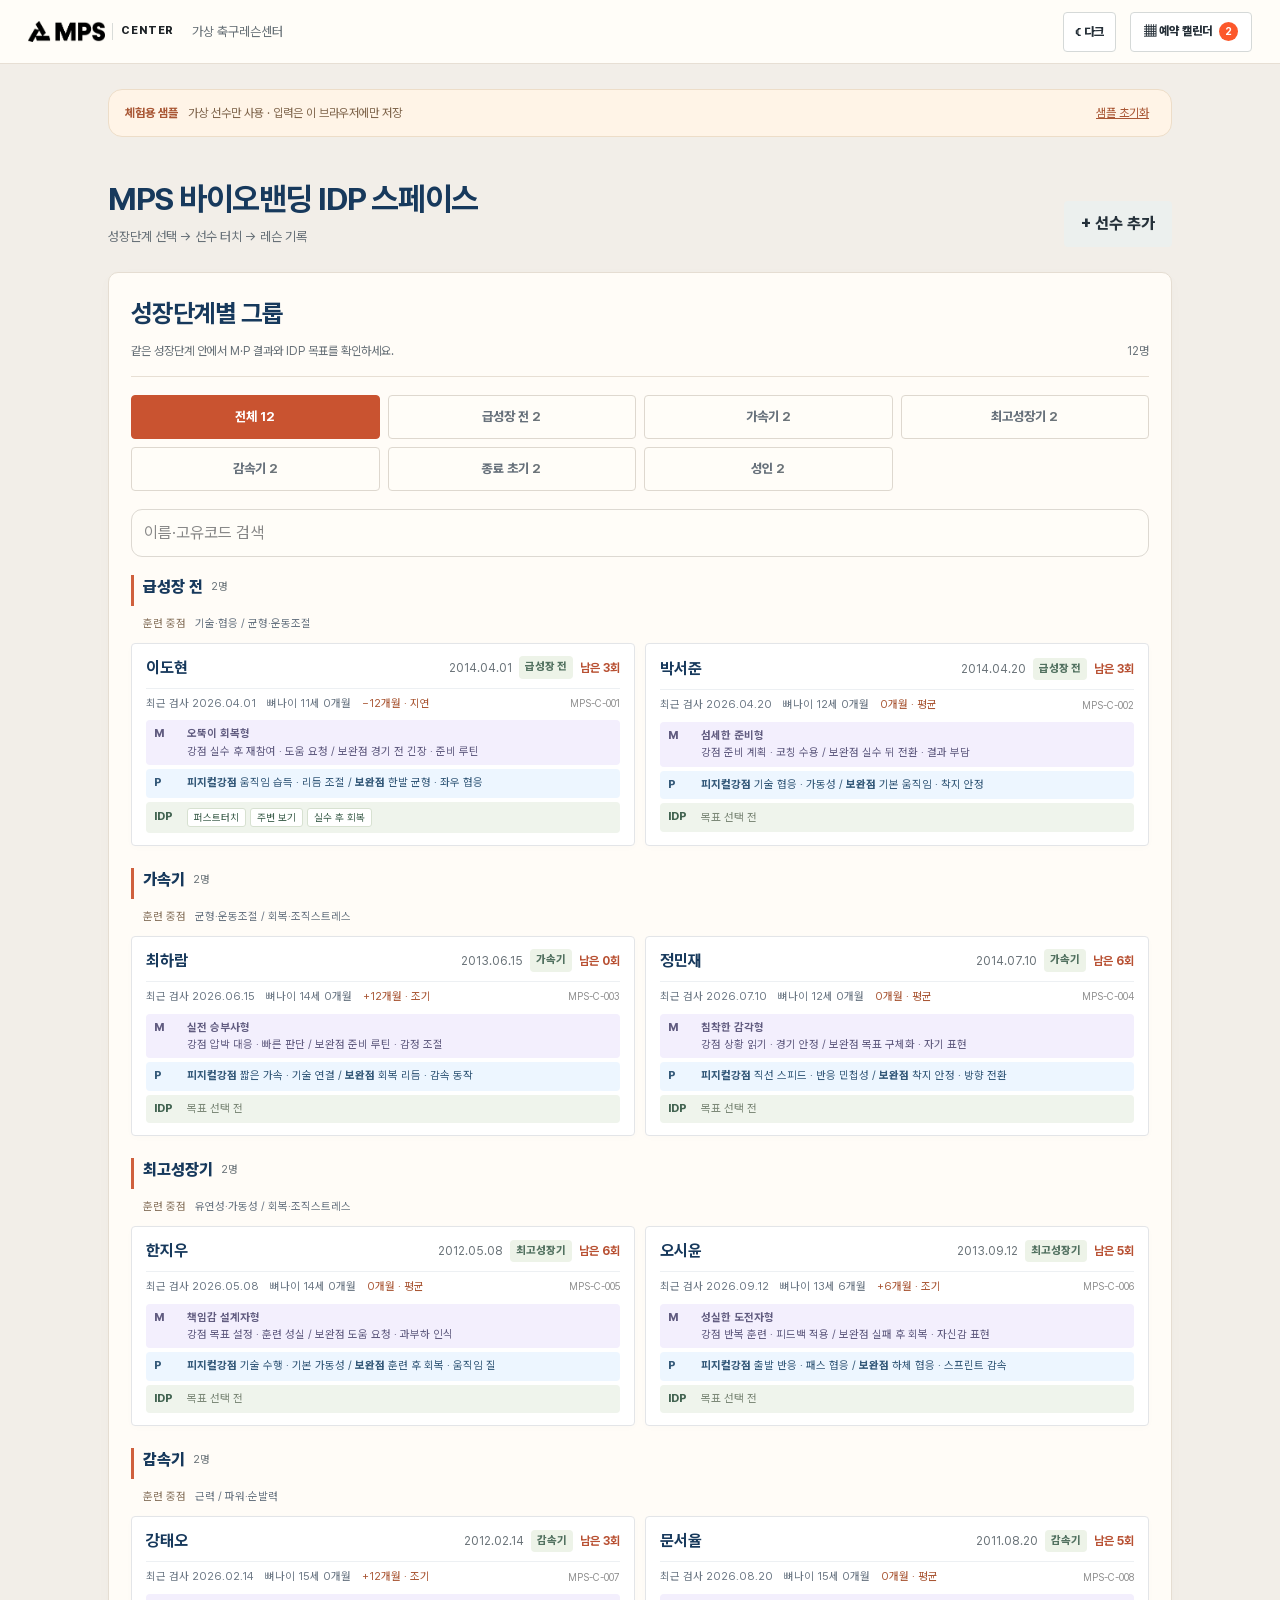
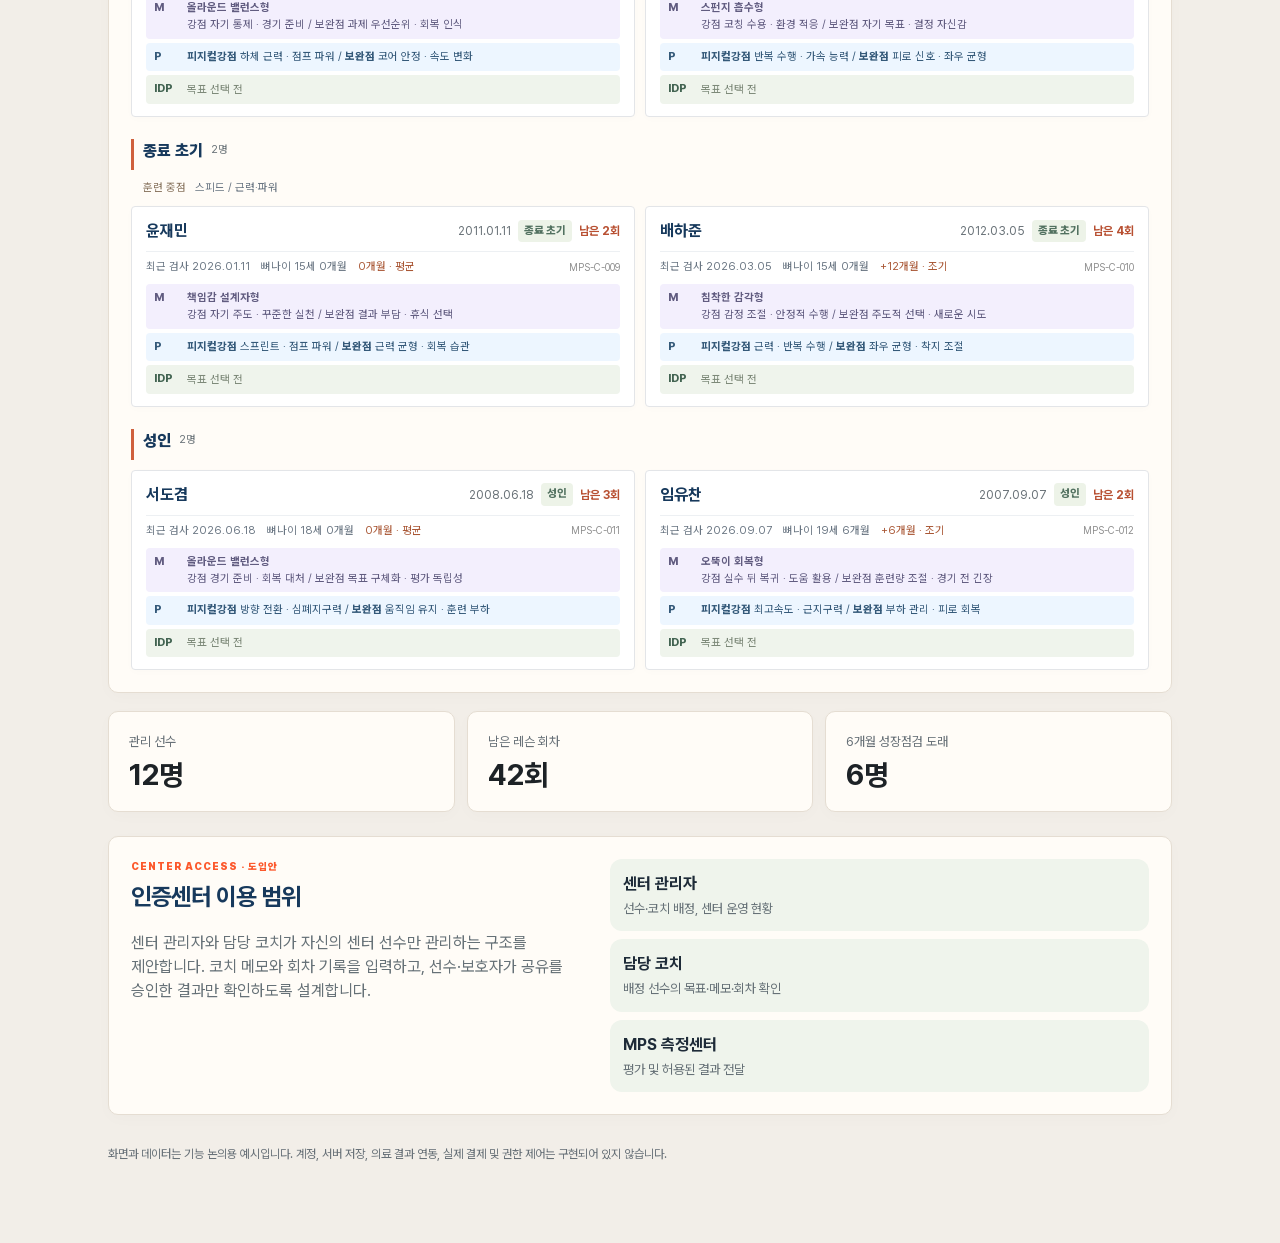
==== index-light.html @ d2cff434 "Add MPS bio-banding IDP center dashboard samples" ====
<!doctype html>
<html lang="ko" data-initial-theme="light">
<head><meta charset="utf-8"><meta name="viewport" content="width=device-width, initial-scale=1"><meta name="description" content="MPS 레슨센터 지도자용 선수관리 대시보드 샘플"><title>MPS Center | 선수관리 샘플 · 라이트</title><link rel="stylesheet" href="style.css"></head>
<body>
  <header class="topbar"><div class="brand"><img src="logo.png" alt="MPS"><span>CENTER</span></div><span class="center-name">가상 축구레슨센터</span><div class="header-actions"><button id="theme-toggle" class="theme-toggle" type="button" aria-label="라이트 모드로 변경" aria-pressed="false">☼ <span>라이트</span></button><button id="calendar-open" class="calendar-trigger" type="button" aria-haspopup="dialog">▦ 예약 캘린더 <b id="upcoming-count">0</b></button></div></header>
  <main class="shell">
    <div class="demo"><b>체험용 샘플</b><span>가상 선수만 사용 · 입력은 이 브라우저에만 저장</span><button id="reset" type="button">샘플 초기화</button></div>
    <div class="heading"><div><h1>MPS 바이오밴딩 IDP 스페이스</h1><p>성장단계 선택 → 선수 터치 → 레슨 기록</p></div><button class="button soft" id="add-player" type="button">+ 선수 추가</button></div>
    <div class="main-grid"><section class="roster panel" aria-labelledby="roster-title"><div class="panel-head"><div><h2 id="roster-title">성장단계별 그룹</h2><p class="roster-intro">같은 성장단계 안에서 M·P 결과와 IDP 목표를 확인하세요.</p></div><span id="visible-count"></span></div><div id="stage-filters" class="stage-filters" aria-label="성장단계 필터"></div><div id="stage-guide" class="stage-guide" hidden aria-live="polite"></div><label class="search-label"><span class="sr-only">선수 검색</span><input id="search" type="search" placeholder="이름·고유코드 검색"></label><div id="player-list" class="player-list"></div></section></div>
    <section class="stats" aria-label="센터 운영 요약"><article><span>관리 선수</span><strong id="total-players">0명</strong></article><article><span>남은 레슨 회차</span><strong id="total-remaining">0회</strong></article><article><span>6개월 성장점검 도래</span><strong id="due-count">0명</strong></article></section>
    <section class="access panel"><div><p class="eyebrow">CENTER ACCESS · 도입안</p><h2>인증센터 이용 범위</h2><p>센터 관리자와 담당 코치가 자신의 센터 선수만 관리하는 구조를 제안합니다. 코치 메모와 회차 기록을 입력하고, 선수·보호자가 공유를 승인한 결과만 확인하도록 설계합니다.</p></div><div class="access-cards"><div><b>센터 관리자</b><span>선수·코치 배정, 센터 운영 현황</span></div><div><b>담당 코치</b><span>배정 선수의 목표·메모·회차 확인</span></div><div><b>MPS 측정센터</b><span>평가 및 허용된 결과 전달</span></div></div></section>
    <footer>화면과 데이터는 기능 논의용 예시입니다. 계정, 서버 저장, 의료 결과 연동, 실제 결제 및 권한 제어는 구현되어 있지 않습니다.</footer>
  </main>
  <dialog id="player-detail-dialog" aria-label="선수 정보 및 수정"><div class="player-modal-head"><span>선수 관리</span><button id="player-detail-close" type="button" aria-label="선수 정보 닫기">×</button></div><section class="detail" id="detail" aria-live="polite"></section></dialog>
  <dialog id="player-dialog"><form id="player-form" method="dialog"><div class="dialog-head"><h2>선수 추가</h2><button type="button" id="close-dialog" aria-label="닫기">×</button></div><p>가상 선수만 입력하세요. 고유코드는 자동으로 붙고, MPS 검사 결과는 연계 전으로 표시됩니다.</p><label>선수 이름<input name="name" required maxlength="20" autocomplete="off"></label><label>생년월일<input name="dob" type="date" required></label><label>소속 반<input name="group" maxlength="20" placeholder="예: U12" autocomplete="off"></label><label>담당 코치<input name="coach" maxlength="20" autocomplete="off"></label><button class="button primary" type="submit">추가하기</button></form></dialog>
  <dialog id="calendar-dialog" aria-labelledby="calendar-title"><div class="calendar-modal"><div class="dialog-head"><div><p class="eyebrow">CENTER SCHEDULE</p><h2 id="calendar-title">예약 캘린더</h2></div><button type="button" id="calendar-close" aria-label="예약 캘린더 닫기">×</button></div><p class="calendar-help">선수별 레슨·측정·상담 일정을 기록합니다. 예약 등록만으로 레슨 회차가 차감되지는 않습니다.</p><div class="calendar-layout"><section class="calendar-main" aria-label="월별 예약 달력"><div class="calendar-nav"><button type="button" id="month-prev" aria-label="이전 달">‹</button><h3 id="month-label"></h3><button type="button" id="month-next" aria-label="다음 달">›</button></div><div class="weekdays"><span>일</span><span>월</span><span>화</span><span>수</span><span>목</span><span>금</span><span>토</span></div><div class="day-grid" id="day-grid"></div></section><section class="calendar-side" aria-label="선택한 날짜의 예약"><h3 id="selected-date-label"></h3><div id="booking-list" class="booking-list"></div><form id="booking-form"><input type="hidden" name="bookingId"><label>선수<select name="playerId" id="booking-player" required></select></label><div class="form-pair"><label>날짜<input type="date" name="date" required></label><label>시간<input type="time" name="time" required value="16:00"></label></div><label>일정<select name="type"><option>레슨</option><option>측정</option><option>상담</option></select></label><label>메모<input name="memo" maxlength="100" placeholder="예: 보호자 동행"></label><div class="form-actions"><button type="button" id="booking-cancel" hidden>수정 취소</button><button class="button primary" type="submit" id="booking-submit">예약 추가</button></div></form></section></div><p class="calendar-google-note">각 예약의 ‘Google에 추가’를 누르면 새 일정 작성 화면이 열립니다. 저장은 직접 확인해 주세요. 두 캘린더는 자동 동기화되지 않습니다.</p><p class="calendar-foot">가상 선수와 예약만 사용하세요. 예약은 이 브라우저에만 저장됩니다.</p></div></dialog>
  <script src="app.js"></script><script src="idp.js"></script><script src="calendar.js"></script>
</body></html>
---- style.css ----
@font-face { font-family:Pretendard; src:url('PretendardVariable.woff2') format('woff2'); font-weight:100 900; font-display:swap; }
:root { --ink:#15312d; --green:#173c36; --muted:#718278; --line:#e0e8df; --lime:#dcefa0; }
* { box-sizing:border-box; }
body { margin:0; background:#f4f5f0; color:var(--ink); font-family:Pretendard,Arial,sans-serif; line-height:1.5; }
button,input,textarea { font:inherit; }
button { cursor:pointer; }
a { color:inherit; }
.topbar { min-height:64px; background:var(--green); color:#fff; display:flex; align-items:center; gap:18px; padding:12px max(20px,calc((100vw - 1180px)/2)); }
.brand { display:flex; align-items:center; gap:8px; font-size:15px; letter-spacing:.04em; }
.symbol { font-size:25px; color:#d8e987; line-height:1; }
.center-name { font-size:13px; color:#c1d5cb; }
.topbar a { margin-left:auto; text-decoration:none; font-size:13px; font-weight:700; }
.shell { width:min(1180px,calc(100% - 40px)); margin:auto; padding:25px 0 50px; }
.demo { display:flex; align-items:center; gap:10px; background:#e7eddb; border:1px solid #d4dfc9; padding:10px 14px; border-radius:9px; font-size:12px; color:#496057; }
.demo b { color:#24463d; white-space:nowrap; }
.demo button { margin-left:auto; white-space:nowrap; border:0; background:transparent; text-decoration:underline; font-size:12px; color:#496057; }
.heading { display:flex; justify-content:space-between; align-items:end; gap:20px; margin:44px 0 25px; }
.eyebrow { font-size:11px; font-weight:900; letter-spacing:.14em; color:#729142; margin:0 0 5px; }
.heading h1 { font-size:42px; letter-spacing:-.05em; line-height:1.1; margin:0; }
.heading p:last-child { margin:8px 0 0; color:#687d74; }
.button { border:0; border-radius:8px; padding:11px 17px; min-height:44px; font-weight:800; }
.button.primary { background:#173f36; color:white; }
.button.soft { background:#e2edbc; color:#193e35; }
.button:disabled { opacity:.45; cursor:not-allowed; }
.stats { display:grid; grid-template-columns:repeat(3,1fr); gap:12px; margin-bottom:18px; }
.stats article,.panel { background:white; border:1px solid #e1e7dc; border-radius:12px; }
.stats article { padding:20px; }
.stats span { display:block; color:#72837a; font-size:13px; }
.stats strong { display:block; font-size:29px; margin-top:7px; line-height:1.1; }
.main-grid { display:grid; grid-template-columns:350px minmax(0,1fr); gap:16px; align-items:start; }
.main-grid > * { min-width:0; }
.panel { padding:22px; }
.panel-head { display:flex; align-items:end; justify-content:space-between; gap:8px; }
.panel h2 { font-size:24px; letter-spacing:-.04em; margin:0; }
.panel-head>span { font-size:12px; color:#75847d; }
.search-label input { width:100%; border:1px solid #d6e0d8; background:#f8faf6; border-radius:8px; padding:11px 12px; margin:20px 0 10px; outline-color:#6c9a56; }
.player-list { display:grid; gap:8px; max-height:650px; overflow:auto; }
.player-item { text-align:left; display:flex; align-items:center; gap:12px; border:1px solid var(--line); background:#fff; border-radius:9px; padding:13px; width:100%; color:#18372f; }
.player-item.selected { border-color:#699746; background:#f2f8e7; }
.avatar { width:39px; height:39px; flex:0 0 39px; border-radius:50%; display:grid; place-items:center; background:#d8e9c9; color:#3c6448; font-weight:800; }
.player-meta { flex:1; min-width:0; }
.player-meta b,.player-meta small { display:block; }
.player-meta small { font-size:12px; color:#7b8a80; white-space:nowrap; overflow:hidden; text-overflow:ellipsis; }
.remaining { font-size:12px; font-weight:800; color:#47734c; }
.detail { min-height:520px; }
.detail-head { display:flex; justify-content:space-between; align-items:start; gap:12px; padding-bottom:20px; border-bottom:1px solid #e4ebe2; }
.detail-head h2 { font-size:31px; margin:3px 0; }
.detail-head p { color:#7b8980; margin:0; }
.badge { font-size:12px; font-weight:800; padding:7px 10px; border-radius:30px; background:#e4f0c9; white-space:nowrap; }
.badge.zero { background:#f5e5df; color:#9d543b; }
.detail-grid { display:grid; grid-template-columns:1fr 1fr; gap:14px; margin:20px 0; }
.info-card { background:#f5f8f2; border-radius:9px; padding:18px; }
.info-card>span { font-size:12px; color:#74887a; }
.info-card strong { display:block; font-size:22px; margin:3px 0; }
.info-card small { color:#718176; }
.mps-summary { display:grid; grid-template-columns:repeat(3,1fr); gap:7px; margin:12px 0 0; }
.mps-summary div { background:#f1f5eb; border-radius:7px; padding:12px; }
.mps-summary span,.mps-summary b { display:block; }
.mps-summary span { font-size:11px; color:#698378; }
.mps-summary b { font-size:13px; line-height:1.35; margin-top:4px; }
.detail label { display:block; font-size:13px; font-weight:800; margin:17px 0 6px; }
.detail input,.detail textarea { width:100%; border:1px solid #cfdbd1; background:white; border-radius:8px; padding:12px; outline-color:#6c9a56; color:#1c3931; }
.detail textarea { min-height:105px; resize:vertical; }
.row { display:flex; gap:9px; align-items:center; flex-wrap:wrap; }
.row input[type=number] { max-width:100px; }
.row .button { flex:none; }
.hint { font-size:12px; color:#7c8b80; margin:7px 0 0; }
.save-state { font-size:12px; color:#658645; margin-left:8px; }
.notes { margin-top:28px; border-top:1px solid #e1e9e0; padding-top:20px; }
.notes h3 { font-size:18px; margin:0 0 12px; }
.note-entry { background:#f5f7f3; border-radius:8px; padding:13px; margin-bottom:8px; }
.note-entry time { font-size:11px; color:#789082; }
.note-entry p { white-space:pre-wrap; overflow-wrap:anywhere; margin:5px 0 0; }
.empty { color:#89978b; font-size:14px; }
.detail-actions { margin-top:28px; padding-top:16px; border-top:1px solid #e5ebe3; display:flex; justify-content:flex-end; }
.text-danger { border:0; background:none; color:#a6533f; text-decoration:underline; font-size:12px; }
.access { display:grid; grid-template-columns:1fr 1.2fr; gap:30px; margin-top:24px; background:#edf1e6; }
.access p:not(.eyebrow) { color:#607369; margin-bottom:0; }
.access-cards { display:grid; gap:8px; }
.access-cards div { background:#fff; border-radius:8px; padding:13px; }
.access-cards b,.access-cards span { display:block; }
.access-cards span { font-size:13px; color:#718278; margin-top:3px; }
footer { font-size:12px; color:#7a8980; padding:30px 0; }
.sr-only { position:absolute; width:1px; height:1px; padding:0; margin:-1px; overflow:hidden; clip:rect(0,0,0,0); white-space:nowrap; border:0; }
dialog { width:min(440px,calc(100% - 30px)); border:0; border-radius:13px; padding:26px; box-shadow:0 25px 70px #0003; }
dialog::backdrop { background:#10251dd0; }
.dialog-head { display:flex; justify-content:space-between; align-items:center; }
.dialog-head h2 { margin:0; }
.dialog-head button { border:0; background:none; font-size:25px; }
dialog p { font-size:13px; color:#77877c; }
dialog label { display:block; font-size:13px; font-weight:800; margin:16px 0; }
dialog input { display:block; width:100%; margin-top:6px; border:1px solid #cbd8cc; border-radius:7px; padding:12px; }
dialog .button { width:100%; margin-top:8px; }
@media(max-width:850px) { .main-grid { grid-template-columns:300px minmax(0,1fr); } .access { grid-template-columns:1fr; } }
@media(max-width:700px) {
 .topbar { padding:12px 18px; } .center-name { display:none; }
 .shell { width:calc(100% - 28px); padding-top:15px; }
 .demo { align-items:start; flex-wrap:wrap; } .demo span { flex-basis:100%; order:2; } .demo button { margin-left:auto; }
 .heading { margin:32px 0 20px; align-items:center; } .heading h1 { font-size:33px; } .heading p:last-child { font-size:13px; }
 .stats { gap:7px; } .stats article { padding:13px; } .stats span { font-size:11px; } .stats strong { font-size:20px; }
 .main-grid { grid-template-columns:1fr; } .panel { padding:18px; }
 .player-list { display:grid; overflow:auto; max-height:320px; }
 .player-item { min-width:0; max-width:none; } .detail { min-height:0; }
 .access { margin-top:16px; } .detail-grid { gap:8px; } .info-card { padding:13px; } .info-card strong { font-size:18px; }
}
@media(max-width:420px) {
 .topbar a { font-size:12px; } .heading .button { padding:10px; font-size:12px; }
 .detail-head h2 { font-size:26px; } .row input[type=number] { max-width:90px; }
 .mps-summary { grid-template-columns:1fr; }
 .mps-summary div { display:flex; justify-content:space-between; gap:10px; }
 .mps-summary b { margin:0; }
}
/* Match the MPS parents' guide: white reading surface, ink, orange, warm cards. */
:root{--ink:#17181a;--green:#17181a;--muted:#697582;--line:#e4e5e8;--lime:#fff1ec;--orange:#fc582b;--surface:#f6f6f7;--warm:#fff1ec}
body{background:#eeefef;color:var(--ink);word-break:keep-all}
.topbar{max-width:1120px;margin:auto;background:#fffffffa;color:var(--ink);border-bottom:1px solid var(--line);padding:0 28px;height:64px}
.brand{gap:7px;font-size:11px;font-weight:800;color:var(--ink)}
.brand img{width:77px;height:auto}
.brand span{border-left:1px solid var(--line);padding-left:8px;letter-spacing:.08em}
.center-name{color:var(--muted)}
.topbar a{color:var(--orange)}
.shell{width:min(1120px,100%);background:#fff;min-height:calc(100vh - 64px);padding:25px 28px 50px;box-shadow:0 0 70px #17181a06}
.demo{background:var(--warm);border-color:#f4d4c8;color:#934127;border-radius:14px;padding:13px 16px}
.demo b{color:#b53b18}.demo button{color:#b53b18}
.eyebrow{color:var(--muted);font-size:10px;letter-spacing:.1em}
.heading{margin:43px 0 25px}.heading h1{font-size:38px;color:var(--ink);letter-spacing:-.04em}.heading p:last-child{color:var(--body,#4b4d52)}
.button{border-radius:12px}.button.primary{background:var(--orange);color:#fff}.button.soft{background:var(--surface);color:var(--ink)}
.stats article,.panel{border-color:var(--line);border-radius:18px;background:#fff}
.stats span,.panel-head>span,.player-meta small,.detail-head p,.info-card>span,.info-card small,.hint,.empty,footer{color:var(--muted)}
.stats strong,.panel h2,.detail-head h2{color:var(--ink)}
.search-label input,.detail input,.detail textarea{background:#fff;border-color:#dcdde0;border-radius:11px;color:var(--ink)}
.search-label input{background:var(--surface)}
.player-item{border-color:var(--line);color:var(--ink);border-radius:14px}
.player-item.selected{border-color:#fc582b;background:var(--warm)}
.avatar{background:#ffe1d7;color:#b53b18}.remaining{color:#b53b18}
.badge{background:var(--warm);color:#b53b18}.badge.zero{background:var(--surface);color:var(--muted)}
.info-card{background:var(--surface);border-radius:13px}
.mps-summary div{border-radius:13px}.mps-summary div:nth-child(1){background:var(--warm)}.mps-summary div:nth-child(2){background:#e9f1f6}.mps-summary div:nth-child(3){background:#f2f0fa}
.mps-summary div:nth-child(1) span{color:#b53b18}.mps-summary div:nth-child(2) span{color:#315b7a}.mps-summary div:nth-child(3) span{color:#64558a}
.mps-summary b{color:var(--ink)}
.note-entry{background:var(--surface);border-radius:13px}.note-entry time{color:var(--muted)}
.access{background:var(--surface);border-radius:18px}.access p:not(.eyebrow),.access-cards span{color:var(--muted)}.access-cards div{border-radius:12px}
.text-danger{color:#b53b18}
dialog{border-radius:20px;font-family:Pretendard,Arial,sans-serif}dialog::backdrop{background:#17181a80;backdrop-filter:blur(4px)}dialog input{border-color:var(--line);border-radius:10px}
button:focus-visible,a:focus-visible,input:focus-visible,textarea:focus-visible{outline:3px solid #315b7a;outline-offset:2px}
@media(max-width:700px){.topbar{padding:0 20px}.shell{padding:16px 20px 40px}.heading{margin:30px 0 20px}.heading h1{font-size:32px}.stats article{border-radius:15px}.panel{border-radius:18px}.player-list{max-height:320px}.access{margin-top:16px}}
@media(max-width:359px){.topbar{padding:0 16px}.shell{padding:15px 16px 35px}.brand span{font-size:9px}.heading h1{font-size:30px}.stats strong{font-size:18px}.stats span{font-size:10px}}
/* Dark MPS IR palette, matched to the existing football-center dashboard. */
:root{color-scheme:dark;--ink:#f6f6f6;--green:#191919;--muted:#aaa;--line:#404040;--lime:#fc582b;--orange:#fc582b;--surface:#383838;--warm:#30221e}
body{background:#191919;color:#f6f6f6}
.topbar{background:#191919;color:#f6f6f6;border-color:#303030;box-shadow:none;max-width:none}
.brand{color:#fff}.brand img{filter:brightness(0) invert(1)}.brand span{border-color:#4b4b4b}.center-name{color:#bbb}.topbar a{color:#bbb}
.header-actions{display:flex;align-items:center;gap:14px;margin-left:auto}.header-actions a{margin-left:0;white-space:nowrap}
.calendar-trigger{border:1px solid #555;background:#292929;color:#fff;border-radius:999px;min-height:40px;padding:8px 13px;font-size:12px;font-weight:800;white-space:nowrap}.calendar-trigger:hover{border-color:var(--orange)}.calendar-trigger b{background:var(--orange);color:#fff;border-radius:50%;display:inline-grid;place-items:center;min-width:19px;height:19px;font-size:10px;margin-left:4px;padding:0 4px}
.shell{background:#191919;box-shadow:none;max-width:1280px}
.demo{background:#30221e;border-color:#684332;color:#f2b29e}.demo b,.demo button{color:#ff8c69}
.heading h1,.stats strong,.panel h2,.detail-head h2{color:#fff}.heading p:last-child{color:#aaa}.eyebrow{color:var(--orange)}
.button.primary{background:var(--orange);color:#fff}.button.soft{background:#383838;color:#f4f4f4}.button.soft:hover{background:#4b4b4b}
.stats article,.panel{background:#2c2c2c;border-color:#404040;border-radius:20px}.stats span,.panel-head>span,.player-meta small,.detail-head p,.info-card>span,.info-card small,.hint,.empty,footer{color:#aaa}
.search-label input,.detail input,.detail textarea{background:#242424;border-color:#505050;color:#fff}.search-label input::placeholder,.detail textarea::placeholder,.detail input::placeholder{color:#888}
.player-item{background:#303030;border-color:#494949;color:#fff}.player-item.selected{background:#3d302a;border-color:var(--orange)}.avatar{background:#4b342c;color:#ff9a7d}.remaining{color:#ff8c69}
.detail-head{border-color:#454545}.badge{background:#4b342c;color:#ff9a7d}.badge.zero{background:#484848;color:#bbb}.info-card{background:#383838}.mps-summary div:nth-child(1){background:#44332b}.mps-summary div:nth-child(2){background:#283c48}.mps-summary div:nth-child(3){background:#39324b}.mps-summary div:nth-child(1) span{color:#ff997c}.mps-summary div:nth-child(2) span{color:#86d1f1}.mps-summary div:nth-child(3) span{color:#bfb3ff}.mps-summary b{color:#fff}
.notes,.detail-actions{border-color:#454545}.note-entry{background:#383838}.note-entry time{color:#aaa}.text-danger{color:#ff9a7d}.access{background:#242424}.access p:not(.eyebrow),.access-cards span{color:#aaa}.access-cards div{background:#353535}footer{color:#999}
dialog{background:#242424;color:#fff;border:1px solid #4b4b4b}.dialog-head button{color:#ddd}dialog p{color:#aaa}dialog input,dialog select{background:#303030;color:#fff;border:1px solid #555}.dialog-head h2{color:#fff}
button:focus-visible,a:focus-visible,input:focus-visible,textarea:focus-visible,select:focus-visible{outline:3px solid var(--orange);outline-offset:2px}
/* Calendar and reservation editor. */
#calendar-dialog{width:min(930px,calc(100% - 24px));max-width:none;max-height:min(92vh,900px);padding:0;overflow:auto;border-radius:20px}
.calendar-modal{padding:24px}.calendar-modal .dialog-head{border-bottom:1px solid #444;padding-bottom:15px}.calendar-modal .dialog-head .eyebrow{margin-bottom:3px}.calendar-modal .dialog-head h2{font-size:26px}.calendar-help,.calendar-foot{font-size:12px;color:#aaa;line-height:1.6;margin:13px 0}.calendar-layout{display:grid;grid-template-columns:minmax(0,1.2fr) minmax(270px,.8fr);gap:18px}.calendar-main,.calendar-side{background:#2c2c2c;border:1px solid #454545;border-radius:16px;padding:17px;min-width:0}.calendar-nav{display:flex;align-items:center;justify-content:space-between;margin-bottom:14px}.calendar-nav h3{font-size:18px}.calendar-nav button{border:1px solid #555;border-radius:50%;background:#383838;color:#fff;width:36px;height:36px;font-size:22px;line-height:1}.weekdays,.day-grid{display:grid;grid-template-columns:repeat(7,minmax(0,1fr));gap:5px}.weekdays span{text-align:center;font-size:11px;color:#aaa;padding:6px 0}.weekdays span:first-child{color:#ff9376}.day-grid button,.day-grid .blank{min-height:54px;border:1px solid #414141;border-radius:10px;background:#353535;color:#f3f3f3;padding:6px;text-align:left;font-size:12px}.day-grid button:hover{border-color:#ff8966}.day-grid button.selected{border-color:var(--orange);background:#4a3028}.day-grid button.today{box-shadow:inset 0 0 0 1px #aaa}.day-grid button.has-bookings:after{content:'';display:block;width:5px;height:5px;background:var(--orange);border-radius:50%;margin-top:4px}.day-grid .blank{visibility:hidden}.calendar-side h3{font-size:16px;margin:0 0 10px}.booking-list{display:grid;gap:7px;max-height:180px;overflow:auto;margin-bottom:16px}.booking-row{border:1px solid #505050;background:#383838;border-radius:10px;padding:9px 10px;display:grid;grid-template-columns:1fr auto;gap:5px}.booking-row b{font-size:12px}.booking-row span{font-size:11px;color:#aaa}.booking-row small{grid-column:1/-1;color:#bbb}.booking-row button{border:0;background:none;color:#ff9677;font-size:11px;padding:0 3px}.calendar-side form{border-top:1px solid #494949;padding-top:12px}.calendar-side label{display:block;font-size:12px;font-weight:750;margin:9px 0}.calendar-side input,.calendar-side select{display:block;width:100%;margin-top:5px;padding:9px 10px;border:1px solid #555;border-radius:9px;background:#262626;color:#fff;min-height:40px}.form-pair{display:grid;grid-template-columns:1fr 1fr;gap:8px}.form-actions{display:flex;align-items:center;gap:8px;margin-top:13px}.form-actions .button{flex:1}.form-actions button:not(.button){background:none;border:0;color:#aaa;text-decoration:underline}.calendar-foot{margin-bottom:0}
@media(max-width:700px){.topbar{padding:10px 14px;min-height:64px}.brand img{width:59px}.brand span{font-size:10px}.header-actions{gap:7px}.calendar-trigger{padding:7px 9px;font-size:11px}.header-actions a{font-size:11px}.shell{background:#191919}.calendar-layout{grid-template-columns:1fr}.calendar-modal{padding:16px}.calendar-main,.calendar-side{padding:13px}.day-grid button,.day-grid .blank{min-height:44px;padding:5px}.calendar-help{font-size:11px}}
@media(max-width:380px){.brand span{display:none}.calendar-trigger{font-size:10px;padding:7px}.header-actions a{font-size:10px}.form-pair{grid-template-columns:1fr 1fr}}
.day-grid button small{display:block;color:#ff9677;font-size:9px;line-height:1.2;margin-top:3px}.calendar-side .empty{padding:12px 4px;text-align:left}
/* Growth-stage roster and one-tap player workflow. */
.main-grid{grid-template-columns:1fr;gap:16px}
.roster-intro{color:#aaa;font-size:13px;margin:10px 0 0}
.stage-filters{display:flex;gap:8px;overflow-x:auto;padding:18px 0 2px;scrollbar-width:thin}
.stage-chip{flex:none;min-height:44px;border:1px solid #555;border-radius:999px;background:#383838;color:#ddd;padding:9px 15px;font-size:13px;font-weight:750}
.stage-chip b{margin-left:3px;color:#aaa}
.stage-chip.active{background:#fc582b;border-color:#fc582b;color:#fff}
.stage-chip.active b{color:#fff}
.search-label input{margin:16px 0 18px;min-height:46px}
.player-list{max-height:none;overflow:visible;gap:22px}
.stage-group{min-width:0}
.stage-group-head{display:flex;align-items:center;gap:10px;margin:0 0 10px}
.stage-group-head h3{margin:0;font-size:17px;color:#fff}
.stage-group-head span{font-size:12px;color:#aaa}
.stage-players{display:grid;grid-template-columns:repeat(2,minmax(0,1fr));gap:10px}
.player-card-button{width:100%;min-width:0;text-align:left;border:1px solid #494949;border-radius:15px;background:#343434;color:#fff;padding:17px;cursor:pointer;transition:border-color .15s,background .15s}
.player-card-button:hover{border-color:#ef815f;background:#393431}
.player-card-button.selected{border-color:#fc582b;background:#3d302a;box-shadow:inset 0 0 0 1px #fc582b}
.player-card-top{display:flex;justify-content:space-between;align-items:baseline;gap:8px}
.player-card-top strong{font-size:18px}
.player-card-top small{color:#aaa;font-size:11px;overflow-wrap:anywhere;text-align:right}
.player-sub{display:block;color:#bbb;font-size:12px;margin:3px 0 12px}
.tag-row{display:flex;flex-wrap:wrap;gap:5px}
.tag{display:inline-flex;align-items:center;min-height:27px;padding:4px 8px;border-radius:7px;background:#484848;color:#eee;font-size:11px;line-height:1.25;font-weight:700}
.tag.stage{background:#6a3626;color:#ffd0bd}.tag.maturity{background:#49372c;color:#ffd1a2}.tag.bone{background:#454545;color:#ddd}.tag.mental{background:#39324b;color:#d6c9ff}.tag.physical{background:#283c48;color:#a7dbf1}.tag.sessions{background:#554035;color:#ffb694}
.detail{min-height:0;scroll-margin-top:12px}
.growth-panel{background:#343434;border:1px solid #4e4e4e;border-radius:15px;padding:17px;margin-top:18px}
.growth-title{display:flex;justify-content:space-between;align-items:center;gap:10px}
.growth-title span{font-size:12px;color:#ff9a7b;font-weight:800}
.growth-title strong{color:#fff;background:#6a3626;border-radius:999px;padding:6px 11px;font-size:12px}
.growth-facts{display:grid;grid-template-columns:repeat(4,minmax(0,1fr));gap:8px;margin-top:15px}
.growth-facts>div{background:#292929;border-radius:10px;padding:11px;min-width:0}
.growth-facts small,.growth-facts b{display:block}
.growth-facts small{color:#aaa;font-size:11px}.growth-facts b{font-size:14px;margin-top:4px;overflow-wrap:anywhere}
.next-growth{display:flex;justify-content:space-between;align-items:center;gap:8px;border-top:1px solid #4d4d4d;padding-top:13px;margin-top:13px;font-size:13px}
.next-growth span{color:#bbb}.next-growth b{color:#fff}.next-growth.due b{color:#ff9a7b}
.quick-actions{display:flex;gap:8px;margin-top:18px}.quick-actions .button{flex:1}
.session-line{display:flex;gap:8px;flex-wrap:wrap;margin:14px 0 22px;color:#aaa;font-size:12px}.session-line>*{background:#383838;border-radius:999px;padding:6px 11px}.session-line strong{color:#ffae91}
.optional{border-top:1px solid #484848;margin-top:18px;padding-top:15px}
.optional summary{cursor:pointer;list-style:none;color:#eee;font-weight:750;min-height:44px;display:flex;align-items:center;justify-content:space-between}
.optional summary::after{content:'＋';font-size:20px;color:#ff997c}.optional[open] summary::after{content:'−'}
.optional summary::-webkit-details-marker{display:none}
.optional .row{margin-top:10px}.optional .notes{margin-top:18px}.optional textarea{margin:9px 0}
.booking-row .google-event{grid-column:1/-1;justify-self:start;display:inline-flex;align-items:center;min-height:32px;color:#ffae91;font-size:11px;font-weight:800;text-decoration:none}
.booking-row .google-event:hover{text-decoration:underline}
.calendar-google-note{color:#bbb;font-size:12px;line-height:1.5;margin:8px 0 0}
@media(max-width:700px){.stage-players{grid-template-columns:1fr}.player-list{max-height:none;overflow:visible}.detail{min-height:0}.growth-facts{grid-template-columns:repeat(2,minmax(0,1fr))}.player-card-button{padding:15px}.stats strong{font-size:21px}}
@media(max-width:420px){.heading{align-items:flex-start;gap:10px}.heading h1{font-size:29px}.heading .button{font-size:12px;flex:none;padding:10px}.quick-actions{flex-direction:column}.growth-panel{padding:14px}.growth-facts b{font-size:13px}.stats article{padding:11px}.stats span{line-height:1.3}}
/* Tap a player to work inside one focused modal. */
#player-detail-dialog{width:min(720px,calc(100% - 24px));max-width:none;max-height:min(92dvh,920px);padding:0;overflow:auto;border-radius:20px;overscroll-behavior:contain}
.player-modal-head{position:sticky;top:0;z-index:2;display:flex;justify-content:space-between;align-items:center;min-height:58px;padding:8px 22px;background:#242424;border-bottom:1px solid #454545;color:#ff9a7b;font-size:12px;font-weight:800;letter-spacing:.04em}
.player-modal-head button{width:44px;height:44px;border:0;border-radius:50%;background:#383838;color:#fff;font-size:25px;line-height:1}
#player-detail-dialog .detail{padding:22px;background:#2c2c2c;border:0;border-radius:0}
#player-detail-dialog .detail-head{padding-bottom:17px}
#player-detail-dialog .detail-head h2{font-size:29px}
.profile-fields{display:grid;grid-template-columns:repeat(2,minmax(0,1fr));gap:0 12px}
.profile-fields label{min-width:0}
.profile-fields input{min-height:44px}
.profile-save-row{display:flex;align-items:center;gap:8px;flex-wrap:wrap;margin-top:10px}
@media(max-width:700px){#player-detail-dialog{width:100%;max-height:100dvh;min-height:100dvh;margin:0;border-radius:0;border:0}.player-modal-head{padding:8px 17px}#player-detail-dialog .detail{padding:18px 16px 30px}.profile-fields{grid-template-columns:1fr}.profile-fields label{margin:12px 0 4px}}
/* Bio-banding 2.0: all stages visible, results readable on the roster. */
.stage-filters{display:grid;grid-template-columns:repeat(4,minmax(0,1fr));gap:8px;overflow:visible}
.stage-chip{min-width:0;width:100%;padding:8px 6px;white-space:normal;line-height:1.2;text-align:center}
.player-card-button{display:block}
.card-primary-tags{margin:9px 0 13px}
.card-facts{display:grid;grid-template-columns:repeat(2,minmax(0,1fr));gap:7px;margin-bottom:10px}
.card-facts>span{min-width:0;padding:9px 10px;background:#292929;border:1px solid #454545;border-radius:5px}
.card-facts small,.card-facts b{display:block}
.card-facts small{font-size:11px;color:#aaa}.card-facts b{margin-top:3px;font-size:13px;color:#fff;overflow-wrap:anywhere}
.card-insight{display:block;padding:10px 11px;border-radius:5px;margin-top:7px;font-size:12px;line-height:1.45}
.card-insight b,.card-insight span{display:block}.card-insight b{margin-bottom:4px}
.card-insight.mental{background:#39324b;color:#e4dcff}.card-insight.physical{background:#283c48;color:#c3e7f5}
.insight-panels{display:grid;grid-template-columns:1fr 1fr;gap:9px;margin-top:13px}
.insight-panel{min-width:0;padding:15px;border-radius:6px}
.insight-panel.mental{background:#39324b}.insight-panel.physical{background:#283c48}
.insight-panel>span{font-size:11px;font-weight:800;color:#d7cbff}.insight-panel.physical>span{color:#a7dbf1}
.insight-panel h3{font-size:17px;margin:7px 0 13px;color:#fff}
.insight-pair{display:grid;grid-template-columns:1fr 1fr;gap:8px}
.insight-pair>div,.recommendations{background:#26252b88;border-radius:5px;padding:9px}
.insight-pair small,.recommendations small{display:block;color:#bbb;font-size:11px;margin-bottom:7px}
.insight-pair b{display:block;font-size:12px;font-weight:650;margin:4px 0}
.recommendations{background:#22333b}.recommendations ul{padding-left:18px;margin:4px 0;color:#e7f7ff;font-size:12px;line-height:1.5}
#player-detail-dialog{position:fixed;inset:auto 0 0;margin:0 auto;max-height:min(90dvh,920px);border-radius:14px 14px 0 0}
#player-detail-dialog[open]{animation:player-sheet-up .28s cubic-bezier(.2,.8,.2,1) both}
@keyframes player-sheet-up{from{transform:translateY(100%);opacity:.85}to{transform:translateY(0);opacity:1}}
@media(prefers-reduced-motion:reduce){#player-detail-dialog[open]{animation:none}}
button,.button{border-radius:4px!important}
@media(max-width:700px){.heading{display:block}.heading h1{font-size:28px;line-height:1.2}.heading .button{margin-top:16px}.stage-filters{grid-template-columns:repeat(2,minmax(0,1fr))}.stage-chip{font-size:12px;min-height:44px}.card-facts b{font-size:13px}.insight-panels{grid-template-columns:1fr}#player-detail-dialog{width:100%;min-height:0;max-height:92dvh;inset:auto 0 0;margin:0;border-radius:14px 14px 0 0;border:0}}
@media(max-width:380px){.card-facts b{font-size:12px}.stage-chip{font-size:11px}}
@media(max-width:700px){.stage-filters{grid-template-columns:repeat(3,minmax(0,1fr))}.stage-chip{padding:7px 3px;font-size:11px}.roster-intro{margin-top:6px}.heading{margin:22px 0 18px}.heading .button{margin-top:10px}.demo{padding:9px 12px}.stats{margin-bottom:12px}}
@media(max-width:700px){.stage-filters{grid-template-columns:repeat(6,minmax(0,1fr));gap:5px}.stage-chip{display:flex;flex-direction:column;align-items:center;justify-content:center;min-width:0;min-height:58px;padding:4px 1px;font-size:10px;line-height:1.15;overflow-wrap:anywhere;word-break:keep-all}.stage-chip b{display:block;margin:3px 0 0;font-size:10px}.stage-chip.all{grid-column:1/-1;min-height:42px;flex-direction:row;gap:4px;font-size:12px}.stage-chip.all b{display:inline;margin:0;font-size:12px}}
@media(max-width:380px){.stage-chip{font-size:9px}.stage-chip b{font-size:9px}}
/* Compact EMR-style roster rows. */
.compact-player{padding:12px 14px}
.compact-top{display:grid;grid-template-columns:minmax(0,1fr) max-content max-content max-content;align-items:center;gap:7px;min-width:0;padding-bottom:8px;border-bottom:1px solid #4b4b4b}
.compact-top strong{min-width:0;overflow:hidden;text-overflow:ellipsis;white-space:nowrap;font-size:16px}
.compact-dob{white-space:nowrap;color:#c6c6c6;font-size:12px}
.compact-stage{white-space:nowrap;background:#583729;color:#ffd0bd;padding:3px 6px;border-radius:4px;font-size:11px;font-weight:800}
.compact-remaining{white-space:nowrap;color:#ffad91;font-size:12px}
.compact-measure{display:flex;flex-wrap:wrap;align-items:center;gap:3px 11px;padding:8px 0 5px;color:#bbb;font-size:11px;line-height:1.35}
.compact-measure span:nth-child(3){color:#ffbc9e}.compact-measure small{color:#8e8e8e;margin-left:auto;font-size:10px}
.compact-result{display:flex;gap:7px;align-items:baseline;min-width:0;padding:5px 7px;margin-top:4px;border-left:3px solid;font-size:11px;line-height:1.4}
.compact-result b{flex:none;white-space:nowrap;font-weight:800}
.compact-result span{min-width:0;overflow-wrap:anywhere}
.compact-result.mental{border-color:#a98ff4;background:#39324b66;color:#ded4ff}
.compact-result.physical{border-color:#6bbadb;background:#283c4866;color:#c5e7f5}
@media(max-width:700px){.compact-player{padding:10px 11px}.compact-top{gap:4px}.compact-top strong{font-size:14px}.compact-dob{font-size:10px}.compact-stage{font-size:10px;padding:3px 4px}.compact-remaining{font-size:11px}.compact-measure{gap:3px 7px;font-size:10px}.compact-result{font-size:10px}}
@media(max-width:380px){.compact-top strong{font-size:13px}.compact-dob{font-size:9px}.compact-stage{font-size:9px}.compact-remaining{font-size:10px}}
@media(max-width:700px){.compact-measure,.compact-result{font-size:11px}}
@media(max-width:380px){.compact-measure,.compact-result{font-size:10px}}
@media(max-width:700px){.stage-chip:not(.all){min-height:72px;padding:6px 2px;font-size:12px;font-weight:850;line-height:1.18}.stage-chip:not(.all) span{display:block;max-width:100%;overflow-wrap:anywhere}.stage-chip:not(.all) b{font-size:13px;margin-top:5px}}
/* Stage-first coach flow: one stage, one player, one observation point. */
.main-grid{grid-template-columns:minmax(0,1fr)}
.stats{margin-top:18px}
.stage-guide{margin:12px 0 2px;padding:14px 16px;border:1px solid #98533d;border-left:4px solid #fc582b;border-radius:5px;background:#352b27}
.stage-guide[hidden]{display:none}
.stage-guide .eyebrow{display:block;color:#ffab8b;margin:0}
.stage-guide p{margin:5px 0 10px;color:#f2e8e2;font-size:14px;line-height:1.4}
.stage-guide>div{display:flex;gap:7px;flex-wrap:wrap}
.stage-guide>div span{display:inline-flex;align-items:center;min-height:30px;padding:5px 9px;border:1px solid #6d554b;border-radius:4px;background:#42342f;color:#ffcfbb;font-size:12px;font-weight:750}
.focus-panel{margin-top:18px;padding:16px;border:1px solid #98533d;border-radius:5px;background:#392b27}
.focus-panel .eyebrow{color:#ffad8d}
.focus-panel p{margin:7px 0 13px;color:#f5e8e1;font-size:14px}
.focus-choices{display:grid;grid-template-columns:repeat(2,minmax(0,1fr));gap:8px}
.focus-choice{min-width:0;min-height:54px;padding:9px 10px;border:1px solid #785748;border-radius:4px;background:#4b3932;color:#fff;font-size:14px;font-weight:800;text-align:center;line-height:1.3}
.focus-choice.active{border-color:#fc582b;background:#a84627;box-shadow:inset 0 0 0 1px #ff9a73}
.focus-panel>small{display:block;margin-top:9px;color:#c9b7ad;font-size:11px;line-height:1.4}
.stage-compare{display:grid;grid-template-columns:minmax(0,1fr) auto minmax(0,1fr);align-items:center;gap:8px;margin-top:13px}
.stage-compare>div{min-width:0;padding:10px;border:1px solid #4d4d4d;border-radius:5px;background:#292929}
.stage-compare small,.stage-compare b{display:block}
.stage-compare small{color:#aaa;font-size:11px}.stage-compare b{margin-top:3px;color:#fff;font-size:14px}
.stage-compare>span{color:#ff9978;font-size:18px;font-weight:850}
.stage-change{margin:9px 0 0;color:#ffb99d;font-size:12px;font-weight:700}
.lesson-check{margin:9px 0 0;padding:9px 11px;border-left:3px solid #fc582b;background:#42342e;color:#ffd4c2;font-size:12px}
@media(max-width:700px){.stage-guide{padding:12px}.stage-guide p{font-size:13px}.focus-panel{padding:13px}.focus-choice{min-height:58px;font-size:13px}.stage-compare b{font-size:13px}}
/* Compact player sheet and paired light/dark center samples. */
.theme-toggle{min-height:40px;padding:7px 11px;border:1px solid #555;background:#292929;color:#eee;font-size:12px;font-weight:800;white-space:nowrap}
.button.primary{background:#c93f1d;color:#fff}
.stage-chip.active{background:#c93f1d;border-color:#c93f1d}
#player-detail-dialog .detail-head{padding-bottom:12px}
#player-detail-dialog .quick-actions{margin-top:14px}
#player-detail-dialog .quick-actions .button{min-height:48px}
#player-detail-dialog .session-line{margin:9px 0 15px;gap:5px}
#player-detail-dialog .session-line>*{padding:4px 8px;border-radius:4px}
.compact-insights{display:grid;grid-template-columns:1fr;gap:6px;margin-top:0}
.insight-strip{min-width:0;padding:10px 12px;border:1px solid #474747;border-left:3px solid #8171a9;border-radius:5px;background:#303033}
.insight-strip.physical{border-left-color:#6096a7}
.insight-strip-head{display:flex;gap:7px;align-items:baseline;min-width:0}
.insight-strip-head span{flex:none;color:#b5a4df;font-size:11px;font-weight:800}
.insight-strip.physical .insight-strip-head span{color:#95c9d8}
.insight-strip-head strong{min-width:0;color:#f5f5f5;font-size:14px;font-weight:800;line-height:1.3}
.insight-inline{display:flex;gap:5px 14px;flex-wrap:wrap;margin-top:5px}
.insight-inline p,.insight-recs{margin:0;color:#d4d4d4;font-size:11px;line-height:1.4}
.insight-inline small,.insight-recs small{margin-right:5px;color:#9c9c9c;font-size:10px;font-weight:800}
.insight-recs{margin-top:5px}
#player-detail-dialog .growth-panel{margin-top:12px}
.focus-optional{margin-top:12px;padding-top:7px}
.focus-optional summary{gap:8px}
.focus-optional summary span{margin-left:auto;color:#ffab8e;font-size:12px}
.focus-optional .focus-panel{margin-top:4px}
@media(max-width:420px){#player-detail-dialog .quick-actions{flex-direction:row}#player-detail-dialog .quick-actions .button{min-width:0;padding:9px 5px;font-size:12px}.theme-toggle{padding:7px 8px;font-size:11px}.header-actions{gap:5px}}
/* Light palette: warm neutral surfaces, restrained M/P cues, MPS orange actions. */
:root[data-theme="light"]{color-scheme:light;--ink:#1d2226;--muted:#626a70;--line:#d9dcd9;--surface:#edf0ee;--warm:#fff1e9}
:root[data-theme="light"] body,:root[data-theme="light"] .shell{background:#f6f7f5;color:#1d2226}
:root[data-theme="light"] .topbar{background:#fff;border-color:#e0e2e0;color:#1d2226}
:root[data-theme="light"] .brand{color:#1d2226}
:root[data-theme="light"] .brand img{filter:none}
:root[data-theme="light"] .brand span{border-color:#d9dcd9}
:root[data-theme="light"] .center-name{color:#697278}
:root[data-theme="light"] .theme-toggle,:root[data-theme="light"] .calendar-trigger{background:#fff;border-color:#d5d9d8;color:#263039}
:root[data-theme="light"] .demo{background:#fff1e9;border-color:#f4cfbd;color:#8d442d}
:root[data-theme="light"] .demo b,:root[data-theme="light"] .demo button{color:#b7411f}
:root[data-theme="light"] .heading h1,:root[data-theme="light"] .stats strong,:root[data-theme="light"] .panel h2,:root[data-theme="light"] .detail-head h2,:root[data-theme="light"] .stage-group-head h3{color:#1d2226}
:root[data-theme="light"] .heading p:last-child,:root[data-theme="light"] .roster-intro,:root[data-theme="light"] .stats span,:root[data-theme="light"] .panel-head>span,:root[data-theme="light"] .detail-head p,:root[data-theme="light"] .hint,:root[data-theme="light"] .empty,:root[data-theme="light"] footer{color:#687178}
:root[data-theme="light"] .stats article,:root[data-theme="light"] .panel{background:#fff;border-color:#e1e4e2}
:root[data-theme="light"] .stage-chip{background:#f2f3f2;border-color:#d7dcda;color:#263039}
:root[data-theme="light"] .stage-chip b{color:#6c7479}
:root[data-theme="light"] .stage-chip.active{background:#c93f1d;border-color:#c93f1d;color:#fff}
:root[data-theme="light"] .stage-chip.active b{color:#fff}
:root[data-theme="light"] .search-label input,:root[data-theme="light"] .detail input,:root[data-theme="light"] .detail textarea{background:#fff;border-color:#ccd3d0;color:#1d2226}
:root[data-theme="light"] .player-card-button{background:#fff;border-color:#dce0dd;color:#1d2226}
:root[data-theme="light"] .player-card-button:hover,:root[data-theme="light"] .player-card-button.selected{background:#fff8f4;border-color:#cf6543}
:root[data-theme="light"] .compact-top{border-color:#e4e6e4}
:root[data-theme="light"] .compact-dob,:root[data-theme="light"] .compact-measure,:root[data-theme="light"] .stage-group-head span{color:#697278}
:root[data-theme="light"] .compact-stage{background:#f9e4da;color:#a73e21}
:root[data-theme="light"] .compact-remaining{color:#b74524}
:root[data-theme="light"] .compact-measure span:nth-child(3){color:#b74524}
:root[data-theme="light"] .compact-result.mental{background:#f5f1fa;color:#493d67}
:root[data-theme="light"] .compact-result.physical{background:#eff6f7;color:#315d69}
:root[data-theme="light"] .stage-guide,:root[data-theme="light"] .focus-panel{background:#fff7f2;border-color:#edc5b3}
:root[data-theme="light"] .stage-guide p,:root[data-theme="light"] .focus-panel p{color:#4c3329}
:root[data-theme="light"] .stage-guide .eyebrow,:root[data-theme="light"] .focus-panel .eyebrow{color:#ab3e1f}
:root[data-theme="light"] .stage-guide>div span,:root[data-theme="light"] .focus-choice{background:#fff;border-color:#e6cbbd;color:#5c392b}
:root[data-theme="light"] .focus-choice.active{background:#cb4320;border-color:#cb4320;color:#fff}
:root[data-theme="light"] .focus-panel>small{color:#725d52}
:root[data-theme="light"] .button.soft{background:#ecf0ee;color:#25313a}
:root[data-theme="light"] .badge{background:#fbe9df;color:#a83a1d}
:root[data-theme="light"] .badge.zero{background:#eceeed;color:#687178}
:root[data-theme="light"] .detail-head,:root[data-theme="light"] .optional{border-color:#e0e3e0}
:root[data-theme="light"] .optional summary{color:#25313a}
:root[data-theme="light"] .session-line{color:#687178}
:root[data-theme="light"] .session-line>*{background:#eef0ee}
:root[data-theme="light"] .session-line strong{color:#af3f20}
:root[data-theme="light"] .insight-strip{background:#fbfafc;border-color:#e5e0ea;border-left-color:#8574aa}
:root[data-theme="light"] .insight-strip.physical{background:#f8fbfc;border-color:#dce9eb;border-left-color:#6096a7}
:root[data-theme="light"] .insight-strip-head strong{color:#243039}
:root[data-theme="light"] .insight-strip-head span{color:#66558e}
:root[data-theme="light"] .insight-strip.physical .insight-strip-head span{color:#356878}
:root[data-theme="light"] .insight-inline p,:root[data-theme="light"] .insight-recs{color:#465158}
:root[data-theme="light"] .insight-inline small,:root[data-theme="light"] .insight-recs small{color:#727b80}
:root[data-theme="light"] .growth-panel{background:#fff;border-color:#dfe3e0}
:root[data-theme="light"] .growth-title strong{background:#f9e4da;color:#a53a1d}
:root[data-theme="light"] .stage-compare>div,:root[data-theme="light"] .growth-facts>div{background:#f5f6f4;border-color:#e4e7e4}
:root[data-theme="light"] .stage-compare b,:root[data-theme="light"] .growth-facts b,:root[data-theme="light"] .next-growth b{color:#263039}
:root[data-theme="light"] .stage-compare small,:root[data-theme="light"] .growth-facts small,:root[data-theme="light"] .next-growth span{color:#6b747a}
:root[data-theme="light"] .stage-change,:root[data-theme="light"] .next-growth.due b{color:#af3f20}
:root[data-theme="light"] .next-growth{border-color:#e3e6e3}
:root[data-theme="light"] .player-modal-head,:root[data-theme="light"] #player-detail-dialog .detail{background:#fff}
:root[data-theme="light"] .player-modal-head{border-color:#e1e4e2;color:#ad3e20}
:root[data-theme="light"] .player-modal-head button{background:#eef0ee;color:#263039}
:root[data-theme="light"] dialog{background:#fff;color:#1d2226;border-color:#e0e4e1}
:root[data-theme="light"] dialog p{color:#677177}
:root[data-theme="light"] .dialog-head h2{color:#1d2226}
:root[data-theme="light"] .dialog-head button{color:#263039}
:root[data-theme="light"] dialog input,:root[data-theme="light"] dialog select{background:#fff;color:#1d2226;border-color:#cdd5d1}
:root[data-theme="light"] .calendar-main,:root[data-theme="light"] .calendar-side,:root[data-theme="light"] .booking-row{background:#fafbfa;border-color:#e0e4e1}
:root[data-theme="light"] .calendar-nav button,:root[data-theme="light"] .day-grid button{background:#fff;border-color:#dce1dd;color:#263039}
:root[data-theme="light"] .day-grid button.selected{background:#fff0e9;border-color:#ca4c28}
:root[data-theme="light"] .booking-row span,:root[data-theme="light"] .booking-row small,:root[data-theme="light"] .calendar-help,:root[data-theme="light"] .calendar-foot,:root[data-theme="light"] .calendar-google-note{color:#667177}
:root[data-theme="light"] .access{background:#fff}
:root[data-theme="light"] .access-cards div{background:#f4f6f4}
:root[data-theme="light"] .access p:not(.eyebrow),:root[data-theme="light"] .access-cards span{color:#667177}
/* MPS Bio-banding IDP Space. */
.player-tabs{display:grid;grid-template-columns:1fr 1fr;gap:6px;margin-top:14px;padding:4px;border:1px solid #454545;border-radius:5px;background:#242424}
.player-tabs button{min-height:46px;border:0;background:transparent;color:#aaa;font-size:13px;font-weight:850}
.player-tabs button.active{background:#c93f1d;color:#fff}
#player-lesson-view[hidden],#idp-view[hidden]{display:none}
#idp-view{padding-top:17px}
.idp-top{display:flex;align-items:flex-start;justify-content:space-between;gap:9px;margin-bottom:15px}
.idp-top h3{margin:3px 0 2px;color:#fff;font-size:23px;line-height:1.2;letter-spacing:-.035em}
.idp-top p{margin:0;color:#aaa;font-size:12px;line-height:1.4}
.idp-stage{flex:none;margin-top:4px;padding:5px 7px;border-radius:4px;background:#593225;color:#ffd2c0;font-size:11px;font-weight:800}
.idp-priorities{display:grid;gap:6px}
.idp-priority{display:grid;grid-template-columns:25px minmax(0,1fr);gap:9px;padding:10px 11px;border:1px solid #484848;border-radius:5px;background:#323232}
.idp-priority>span{display:grid;place-items:center;width:24px;height:24px;border-radius:4px;background:#c93f1d;color:#fff;font-size:12px;font-weight:900}
.idp-priority strong{display:block;color:#fff;font-size:15px;line-height:1.2}
.idp-priority small{display:block;margin-top:3px;color:#ffaf90;font-size:11px}
.idp-priority p{margin:5px 0 0;color:#c7c7c7;font-size:11px;line-height:1.4}
.idp-main-actions,.idp-bottom-actions{display:grid;grid-template-columns:1fr 1fr;gap:7px;margin-top:13px}
.idp-main-actions .button,.idp-bottom-actions .button{min-height:48px;padding:8px;font-size:13px}
.idp-last{margin:8px 0 0;color:#999;font-size:11px}
.idp-mps{margin-top:20px;padding:12px;border:1px solid #484848;border-radius:5px;background:#292b2b}
.idp-section-title{display:flex;align-items:baseline;justify-content:space-between;gap:8px}
.idp-section-title span{color:#fff;font-size:14px;font-weight:850}
.idp-section-title small{color:#aaa;font-size:10px}
.idp-mps-lines{display:grid;gap:5px;margin-top:9px}
.idp-mps-lines p{display:flex;gap:10px;margin:0;color:#d3d3d3;font-size:12px}
.idp-mps-lines b{flex:none;width:30px;color:#ff9c79}
.idp-history-link{width:100%;min-height:44px;margin-top:8px;border:0;background:none;color:#ffaf90;text-align:left;font-size:12px;font-weight:800}
.idp-empty{display:grid;gap:7px;padding:17px;border:1px solid #604133;border-radius:5px;background:#382c27}
.idp-empty strong{font-size:17px}.idp-empty span{color:#cbb8ae;font-size:12px}.idp-empty .button{margin-top:7px}
.idp-progress{display:flex;justify-content:space-between;padding:8px 0 10px;border-bottom:1px solid #444;color:#aaa;font-size:12px}
.idp-progress b{color:#ffb598}
.idp-picked{display:flex;gap:5px;flex-wrap:wrap;min-height:40px;align-items:center;color:#aaa;font-size:12px}
.idp-picked span{padding:4px 7px;border-radius:4px;background:#583527;color:#ffd0bc;font-weight:750}
.idp-categories{display:grid;grid-template-columns:repeat(3,minmax(0,1fr));gap:6px;margin:10px 0 12px}
.idp-categories button{min-width:0;min-height:48px;padding:7px 4px;border:1px solid #555;background:#373737;color:#eee;font-size:12px;font-weight:800}
.idp-categories button.active{border-color:#d64b24;background:#653727;color:#ffe1d2}
.idp-item-grid{display:grid;grid-template-columns:repeat(2,minmax(0,1fr));gap:7px}
.idp-choice{min-width:0;min-height:48px;padding:8px;border:1px solid #555;background:#373737;color:#eee;font-size:12px;font-weight:800;line-height:1.3}
.idp-choice.active{border-color:#e15a30;background:#693825;color:#fff;box-shadow:inset 0 0 0 1px #e15a30}
.idp-message{min-height:19px;margin:9px 0 0;color:#ffb598;font-size:11px}
.idp-question{margin-top:17px}
.idp-question>strong{display:block;margin-bottom:8px;color:#fff;font-size:14px}
.idp-options{display:grid;grid-template-columns:repeat(2,minmax(0,1fr));gap:6px}
.idp-generated{margin-top:18px;padding:12px;border-left:3px solid #d74720;background:#3b302b}
.idp-generated small{color:#ffac8f;font-size:11px;font-weight:800}
.idp-generated p{margin:5px 0 0;color:#fff;font-size:13px}
.idp-check-list{display:grid;gap:9px}
.idp-check-row{padding:11px;border:1px solid #484848;border-radius:5px;background:#323232}
.idp-check-row strong{display:block;margin-bottom:8px;color:#fff;font-size:14px}
.idp-check-row>div{display:grid;grid-template-columns:repeat(3,minmax(0,1fr));gap:5px}
.idp-check-row .idp-choice{min-height:44px;padding:7px 2px;font-size:11px}
.idp-check-row.condition{margin-top:4px}
.idp-trends{display:grid;gap:8px}
.idp-trends>div{padding:12px;border:1px solid #484848;border-radius:5px;background:#323232}
.idp-trends strong{color:#fff}.idp-trends p{margin:5px 0;color:#c7c7c7;font-size:12px}.idp-trends small{color:#ffae8e;font-size:11px}
.idp-return{width:100%;margin-top:12px}
@media(max-width:420px){.idp-top h3{font-size:21px}.idp-categories{grid-template-columns:repeat(3,minmax(0,1fr))}}
:root[data-theme="light"] .player-tabs{background:#f3f5f3;border-color:#dce1dd}
:root[data-theme="light"] .player-tabs button{color:#5e6970}
:root[data-theme="light"] .player-tabs button.active{color:#fff;-webkit-text-fill-color:#fff}
:root[data-theme="light"] .idp-top h3,:root[data-theme="light"] .idp-priority strong,:root[data-theme="light"] .idp-section-title span,:root[data-theme="light"] .idp-question>strong,:root[data-theme="light"] .idp-check-row strong,:root[data-theme="light"] .idp-trends strong{color:#1d2226}
:root[data-theme="light"] .idp-top p,:root[data-theme="light"] .idp-last,:root[data-theme="light"] .idp-progress,:root[data-theme="light"] .idp-picked,:root[data-theme="light"] .idp-section-title small{color:#667177}
:root[data-theme="light"] .idp-stage,:root[data-theme="light"] .idp-picked span{background:#fbe7dd;color:#a73c1d}
:root[data-theme="light"] .idp-priority,:root[data-theme="light"] .idp-check-row,:root[data-theme="light"] .idp-trends>div{background:#fff;border-color:#dfe3e0}
:root[data-theme="light"] .idp-priority small,:root[data-theme="light"] .idp-progress b,:root[data-theme="light"] .idp-history-link,:root[data-theme="light"] .idp-trends small{color:#ad3d1e}
:root[data-theme="light"] .idp-priority p,:root[data-theme="light"] .idp-mps-lines p,:root[data-theme="light"] .idp-trends p{color:#5c666c}
:root[data-theme="light"] .idp-mps{background:#f8faf8;border-color:#dfe4df}
:root[data-theme="light"] .idp-mps-lines b{color:#b13f20}
:root[data-theme="light"] .idp-empty{background:#fff6f0;border-color:#efcbbb}
:root[data-theme="light"] .idp-empty span{color:#725d52}
:root[data-theme="light"] .idp-progress{border-color:#e0e4e0}
:root[data-theme="light"] .idp-categories button,:root[data-theme="light"] .idp-choice{background:#fff;border-color:#d4dad6;color:#263039}
:root[data-theme="light"] .idp-categories button.active,:root[data-theme="light"] .idp-choice.active{background:#fae8df;border-color:#c94b28;color:#8e3219}
:root[data-theme="light"] .idp-message{color:#ad3d1e}
:root[data-theme="light"] .idp-generated{background:#fff3ed}
:root[data-theme="light"] .idp-generated small{color:#a73a1b}
:root[data-theme="light"] .idp-generated p{color:#263039}
/* Hierarchy: stage > player > action > assessment > optional management. */
.heading h1{font-size:32px;line-height:1.22}
.heading p:last-child{font-size:13px}
.roster .panel-head{padding-bottom:16px;border-bottom:1px solid #484848}
.roster .panel-head h2{font-size:25px}
.roster-intro{font-size:12px}
.stage-group-head{justify-content:flex-start;gap:8px;padding-bottom:7px}
.stage-group-head h3{font-size:16px;font-weight:850;color:#f2f2f2}
.stage-group-head>span{font-size:11px;color:#999}
.stage-players{padding-left:10px;border-left:2px solid #555}
.player-card-button.selected{border-color:#666;box-shadow:none}
.player-tabs{gap:0;padding:0;border:0;border-bottom:1px solid #4a4a4a;border-radius:0;background:none}
.player-tabs button{position:relative;background:none;min-height:48px;color:#999}
.player-tabs button.active{background:none;color:#fff;-webkit-text-fill-color:#fff}
.player-tabs button.active::after{content:'';position:absolute;bottom:-1px;left:14px;right:14px;height:3px;background:#c93f1d}
#player-detail-dialog .detail-head h2{font-size:28px}
#player-detail-dialog .detail-head .eyebrow{color:#999;font-size:10px}
#player-detail-dialog .detail-head .badge{background:#383838;color:#ddd;border:1px solid #555}
.section-label{margin:0 0 9px;font-size:14px;font-weight:850;color:#eee}
.assessment-section{margin-top:20px;padding-top:17px;border-top:1px solid #484848}
#player-detail-dialog .growth-panel{margin:0 0 8px;padding:11px 12px;border-radius:5px;background:#303030;border-color:#444}
.growth-title span{color:#aaa;font-size:11px}
.growth-title strong{background:none;padding:0;color:#eee;font-size:14px}
.growth-facts{gap:7px;margin-top:10px}
.growth-facts>div{background:none;border:0;padding:0}
.growth-facts b{font-size:12px}
.growth-history{margin-top:10px;border-top:1px solid #444}
.growth-history summary{cursor:pointer;padding:9px 0 3px;color:#aaa;font-size:12px;min-height:36px}
.next-growth{padding-top:9px;margin-top:7px;font-size:11px}
.compact-insights{gap:0;border:1px solid #444;border-radius:5px;background:#303030}
.insight-strip,.insight-strip.physical{border:0;border-radius:0;background:none;padding:9px 12px}
.insight-strip+.insight-strip{border-top:1px solid #444}
.additional-label{margin-top:24px;padding-top:17px;border-top:1px solid #555}
.additional-label~.optional{margin-top:0;padding-top:0}
.idp-top .eyebrow{color:#999;font-size:10px;letter-spacing:.06em}
.idp-priority{background:none;border:0;border-bottom:1px solid #444;border-radius:0;padding:10px 0}
.idp-priority>span{background:#414141;color:#bbb}
.idp-priority small{color:#aaa}
.idp-mps{background:none;border:0;border-top:1px solid #484848;border-radius:0;padding:14px 0 0}
.idp-mps-lines{padding-left:9px;border-left:2px solid #555}
.idp-section-title span{font-size:12px;color:#bbb}
:root[data-theme="light"] .roster .panel-head,:root[data-theme="light"] .player-tabs,:root[data-theme="light"] .assessment-section,:root[data-theme="light"] .additional-label,:root[data-theme="light"] .idp-mps{border-color:#dfe3e0}
:root[data-theme="light"] .stage-group-head h3,:root[data-theme="light"] .section-label{color:#263039}
:root[data-theme="light"] .stage-players,:root[data-theme="light"] .idp-mps-lines{border-color:#cdd4cf}
:root[data-theme="light"] .player-card-button.selected{border-color:#cdd4cf;box-shadow:none}
:root[data-theme="light"] .player-tabs{background:none}
:root[data-theme="light"] .player-tabs button.active{background:none;color:#20272c;-webkit-text-fill-color:#20272c}
:root[data-theme="light"] #player-detail-dialog .detail-head .badge{background:#f0f2ef;border-color:#dfe3e0;color:#465158}
:root[data-theme="light"] #player-detail-dialog .growth-panel,:root[data-theme="light"] .compact-insights{background:#f8faf8;border-color:#e0e4e0}
:root[data-theme="light"] .growth-title strong{background:none;color:#263039}
:root[data-theme="light"] .growth-facts>div{background:none;border:0}
:root[data-theme="light"] .growth-history,:root[data-theme="light"] .insight-strip+.insight-strip{border-color:#e0e4e0}
:root[data-theme="light"] .growth-history summary{color:#667177}
:root[data-theme="light"] .insight-strip,:root[data-theme="light"] .insight-strip.physical{background:none;border-left:0}
:root[data-theme="light"] .idp-priority{background:none;border:0;border-bottom:1px solid #e0e4e0}
:root[data-theme="light"] .idp-priority>span{background:#edf0ed;color:#667177}
:root[data-theme="light"] .idp-priority small{color:#667177}
:root[data-theme="light"] .idp-mps{background:none}
:root[data-theme="light"] .calendar-side input,:root[data-theme="light"] .calendar-side select{background:#fff;border-color:#d4dad6;color:#1d2226;color-scheme:light}
@media(max-width:700px){.heading h1{font-size:25px}.roster .panel-head h2{font-size:21px}.stage-players{padding-left:7px}.stage-group-head h3{font-size:15px}}
/* Physical report reference: warm paper, navy headings, pastel result rows. */
.stage-physical-focus{margin:0 0 10px;padding-left:1px;color:#999;font-size:11px;line-height:1.5}
.stage-physical-focus span{margin-left:6px;color:#ccc}
.compact-result{align-items:start;gap:8px;border-left:0;border-radius:4px;padding:6px 8px;font-size:11px}
.result-key{width:25px;flex:0 0 25px;line-height:1.5}
.result-copy{display:grid;gap:2px}
.result-copy>strong{font-size:11px}
.result-copy span strong{font-weight:750}
.compact-result.idp{background:#30352e;color:#cbd9c7;align-items:center}
.idp-card-tags{display:flex;gap:4px;flex-wrap:wrap}
.idp-card-tag{padding:2px 6px;border:1px solid #53614d;border-radius:3px;color:#e0e8db;background:#3a4436;font-size:10px;line-height:1.35}
.idp-unset{color:#999;font-size:11px}
:root[data-theme="light"]{--ink:#1e2b38;--muted:#697582;--line:#ede4da;--report-navy:#17395c;--report-paper:#fffcf7}
:root[data-theme="light"] body,:root[data-theme="light"] .shell{background:#f2eee8;color:#1e2b38}
:root[data-theme="light"] .topbar{background:#fffdf8;border-color:#e7dfd4}
:root[data-theme="light"] .demo{background:#fff4e7;border-color:#edddc8;color:#80664d}
:root[data-theme="light"] .demo b,:root[data-theme="light"] .demo button{color:#a95735}
:root[data-theme="light"] .panel,:root[data-theme="light"] .stats article{background:var(--report-paper);border-color:#e5ddd2;border-radius:10px;box-shadow:0 4px 16px #352a3005}
:root[data-theme="light"] .heading h1,:root[data-theme="light"] .panel h2,:root[data-theme="light"] .stage-group-head h3,:root[data-theme="light"] .detail-head h2,:root[data-theme="light"] .section-label,:root[data-theme="light"] .idp-top h3{color:var(--report-navy)}
:root[data-theme="light"] .roster .panel-head{border-color:#e7dfd4}
:root[data-theme="light"] .stage-group-head{padding-left:9px;border-left:3px solid #cf603d}
:root[data-theme="light"] .stage-physical-focus{color:#8a7661;padding-left:12px}
:root[data-theme="light"] .stage-physical-focus span{color:#697582}
:root[data-theme="light"] .stage-players{padding-left:0;border-left:0}
:root[data-theme="light"] .player-card-button{background:#fff;border-color:#e3e5e8;border-radius:7px;box-shadow:0 2px 8px #17395c04}
:root[data-theme="light"] .player-card-button:hover{background:#fffdf9;border-color:#c5ccd3}
:root[data-theme="light"] .compact-top{border-color:#edf0f3}
:root[data-theme="light"] .compact-top strong{color:var(--report-navy)}
:root[data-theme="light"] .compact-stage{background:#edf3e8;color:#527160}
:root[data-theme="light"] .compact-remaining{color:#b85032}
:root[data-theme="light"] .compact-measure{color:#697582}
:root[data-theme="light"] .compact-measure span:nth-child(3){color:#a95735}
:root[data-theme="light"] .compact-result.mental{background:#f3effd;border:0;color:#615c80}
:root[data-theme="light"] .compact-result.physical{background:#edf6ff;border:0;color:#345979}
:root[data-theme="light"] .compact-result.idp{background:#eff4ec;border:0;color:#436452}
:root[data-theme="light"] .idp-card-tag{background:#fff;border-color:#d7e1d1;color:#436452}
:root[data-theme="light"] .idp-unset{color:#7d8979}
:root[data-theme="light"] .stage-chip{background:#fffdf8;border-color:#ded8cf;color:#67717b}
:root[data-theme="light"] .stage-chip.active,:root[data-theme="light"] .button.primary{background:#c95330;border-color:#c95330;color:#fff}
:root[data-theme="light"] .stage-chip.active b{color:#fff}
:root[data-theme="light"] .search-label input{background:#fffdf8;border-color:#ddd9d2;color:var(--report-navy)}
:root[data-theme="light"] .player-modal-head,:root[data-theme="light"] #player-detail-dialog .detail{background:#fffdf8}
:root[data-theme="light"] #player-detail-dialog .growth-panel{background:#fff1df;border-color:#f0dfc7}
:root[data-theme="light"] .compact-insights{background:#fff;border-color:#e0e6ec}
:root[data-theme="light"] .insight-strip{background:#f3effd}
:root[data-theme="light"] .insight-strip.physical{background:#edf6ff}
:root[data-theme="light"] .idp-mps{border-color:#e7dfd4}
:root[data-theme="light"] .access-cards div{background:#eff4ec}
@media(max-width:700px){.compact-result{font-size:11px}.result-key{width:24px;flex-basis:24px}.compact-player{padding:10px}.idp-card-tags{gap:3px}.idp-card-tag{padding:2px 5px}.stage-physical-focus{font-size:10px}.stage-physical-focus span{margin-left:4px}}
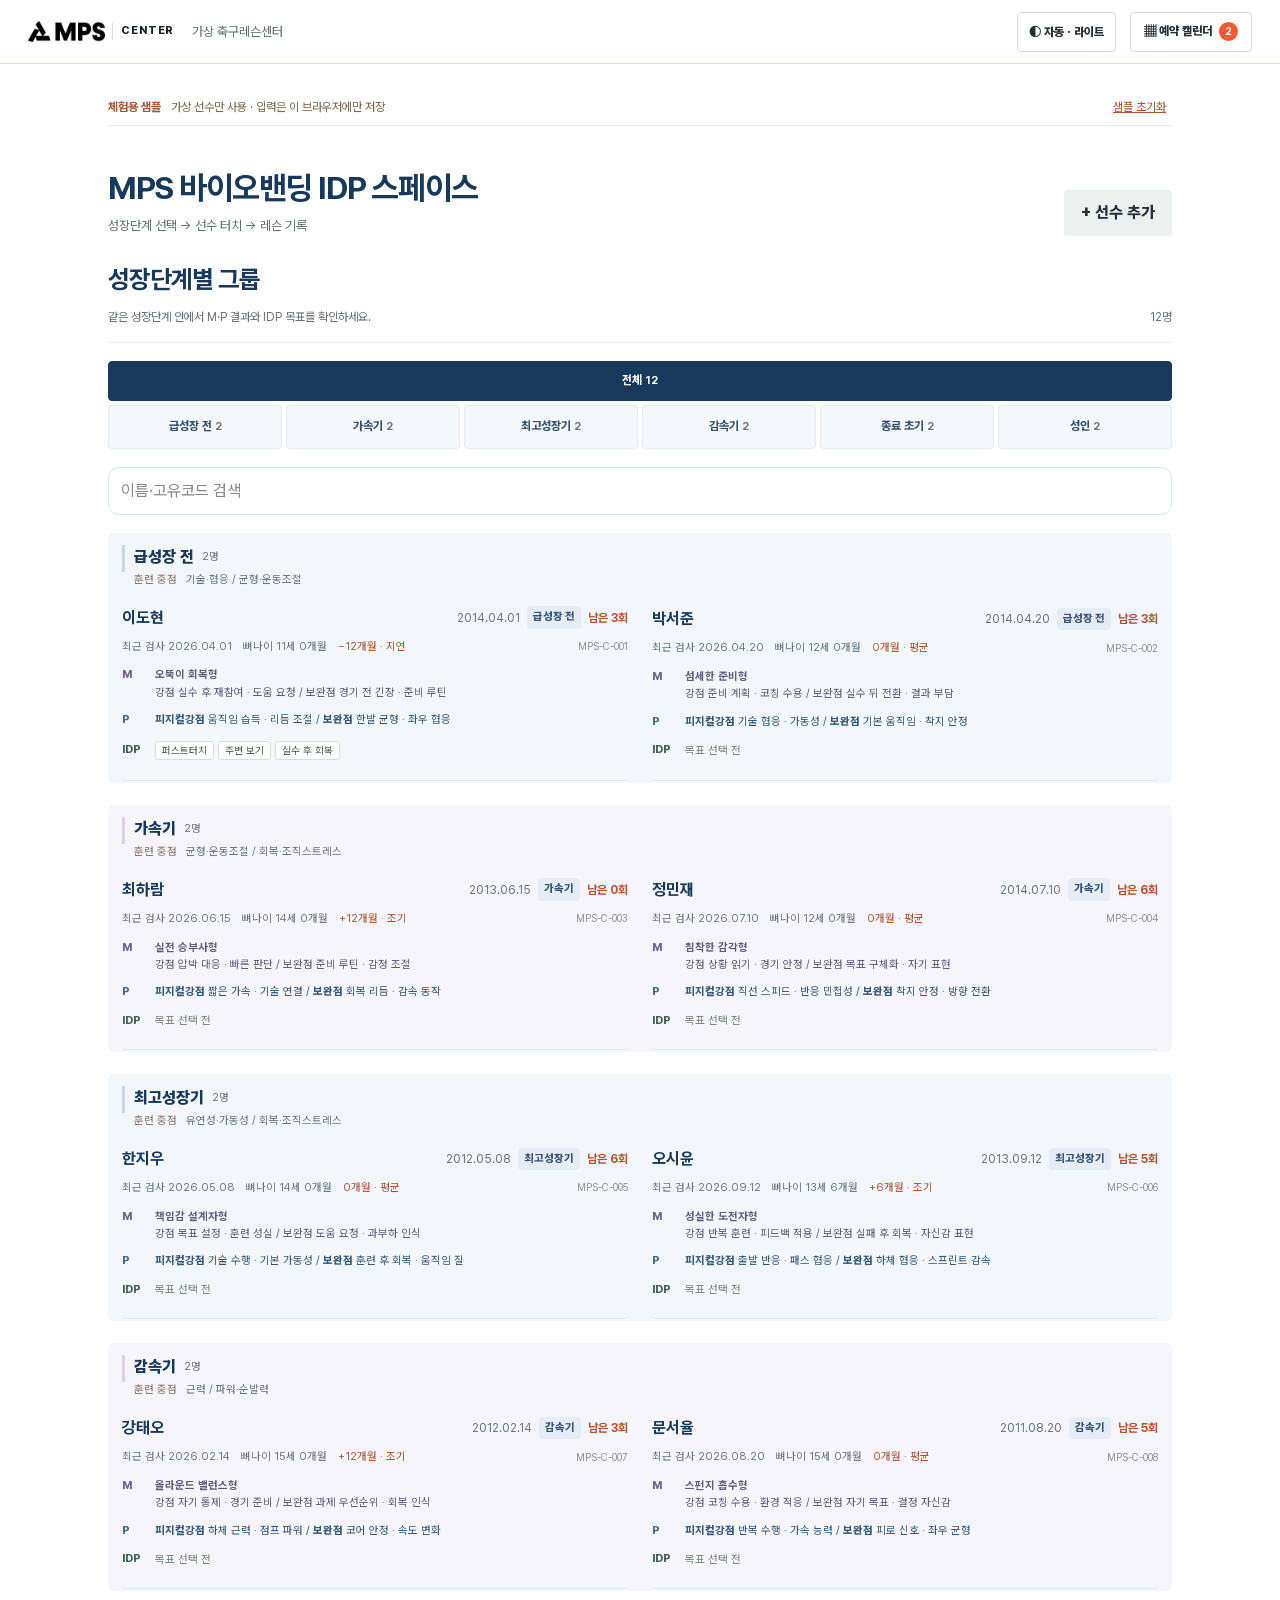
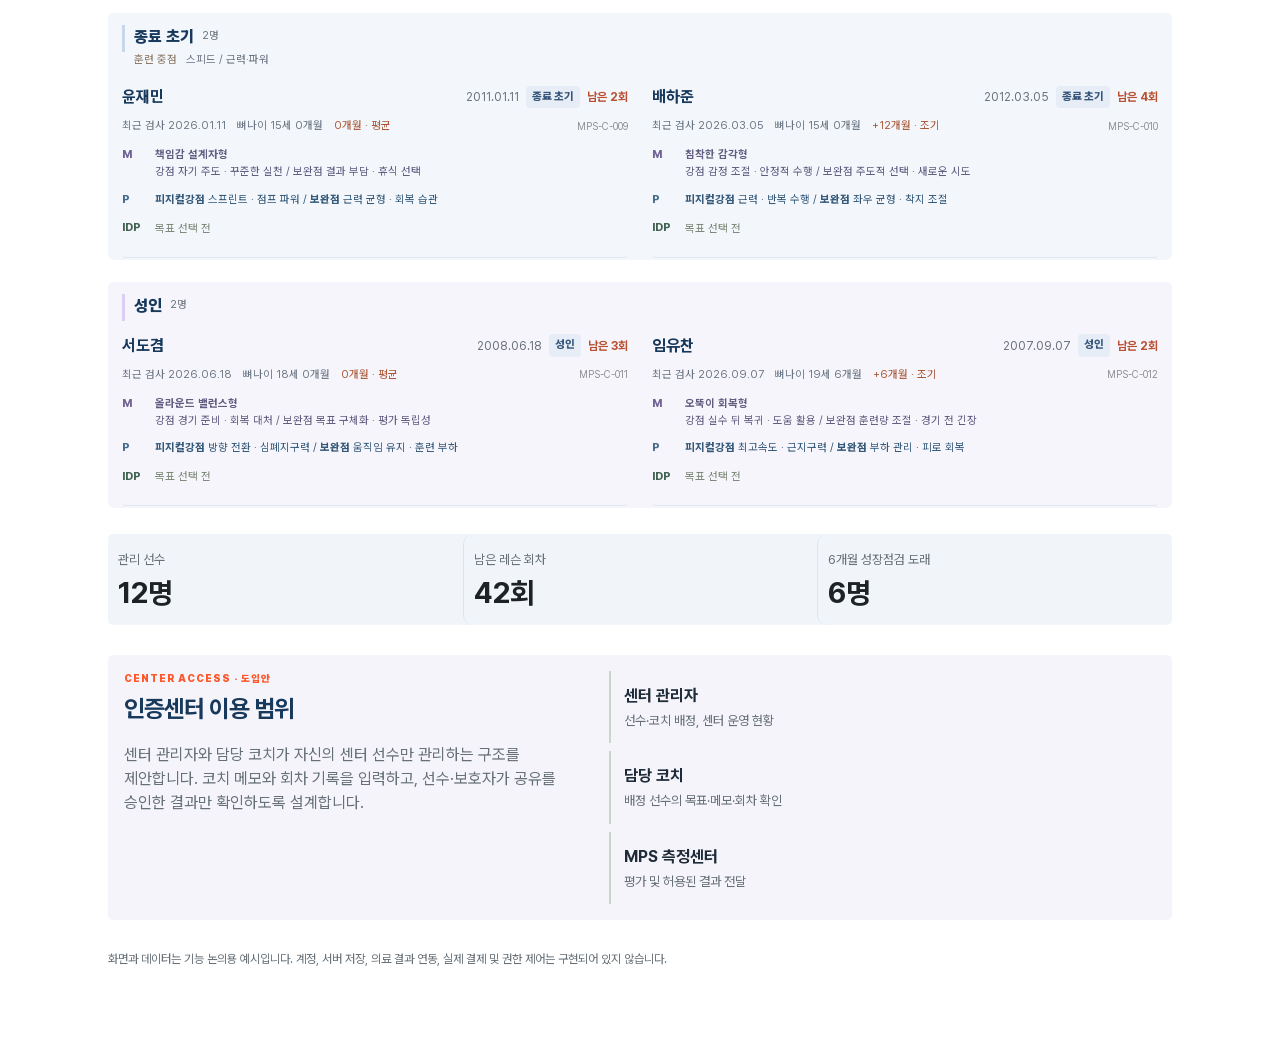
==== commit 424c41f5: "Match physical report colors on white canvas and refine iPhone controls" ====
--- a/index-light.html
+++ b/index-light.html
@@ -1,8 +1,8 @@
 <!doctype html>
 <html lang="ko" data-initial-theme="light">
-<head><meta charset="utf-8"><meta name="viewport" content="width=device-width, initial-scale=1"><meta name="description" content="MPS 레슨센터 지도자용 선수관리 대시보드 샘플"><title>MPS Center | 선수관리 샘플 · 라이트</title><link rel="stylesheet" href="style.css"></head>
+<head><meta charset="utf-8"><meta name="viewport" content="width=device-width, initial-scale=1, viewport-fit=cover"><meta name="description" content="MPS 레슨센터 지도자용 선수관리 대시보드 샘플"><title>MPS Center | 선수관리 샘플 · 라이트</title><link rel="stylesheet" href="style.css"></head>
 <body>
-  <header class="topbar"><div class="brand"><img src="logo.png" alt="MPS"><span>CENTER</span></div><span class="center-name">가상 축구레슨센터</span><div class="header-actions"><button id="theme-toggle" class="theme-toggle" type="button" aria-label="라이트 모드로 변경" aria-pressed="false">☼ <span>라이트</span></button><button id="calendar-open" class="calendar-trigger" type="button" aria-haspopup="dialog">▦ 예약 캘린더 <b id="upcoming-count">0</b></button></div></header>
+  <header class="topbar"><div class="brand"><img src="logo.png" alt="MPS"><span>CENTER</span></div><span class="center-name">가상 축구레슨센터</span><div class="header-actions"><button id="theme-toggle" class="theme-toggle" type="button" aria-label="라이트 모드로 변경" aria-pressed="false">☼ <span>라이트</span></button><button id="calendar-open" class="calendar-trigger" type="button" aria-haspopup="dialog">▦ <span class="calendar-label">예약<span class="calendar-label-extra"> 캘린더</span></span> <b id="upcoming-count">0</b></button></div></header>
   <main class="shell">
     <div class="demo"><b>체험용 샘플</b><span>가상 선수만 사용 · 입력은 이 브라우저에만 저장</span><button id="reset" type="button">샘플 초기화</button></div>
     <div class="heading"><div><h1>MPS 바이오밴딩 IDP 스페이스</h1><p>성장단계 선택 → 선수 터치 → 레슨 기록</p></div><button class="button soft" id="add-player" type="button">+ 선수 추가</button></div>
--- a/style.css
+++ b/style.css
@@ -587,3 +587,122 @@
 :root[data-theme="light"] .idp-mps{border-color:#e7dfd4}
 :root[data-theme="light"] .access-cards div{background:#eff4ec}
 @media(max-width:700px){.compact-result{font-size:11px}.result-key{width:24px;flex-basis:24px}.compact-player{padding:10px}.idp-card-tags{gap:3px}.idp-card-tag{padding:2px 5px}.stage-physical-focus{font-size:10px}.stage-physical-focus span{margin-left:4px}}
+/* Open roster: sections and separators replace nested boxes. */
+.shell .roster.panel,.shell .access.panel{background:none;border:0;border-radius:0;box-shadow:none;padding:0}
+.demo{background:none;border:0;border-bottom:1px solid #444;border-radius:0;padding:8px 0}
+.stage-players{border:0;padding-left:0;gap:0 24px}
+.player-card-button,.player-card-button.selected{background:none;border:0;border-bottom:1px solid #4a4a4a;border-radius:0;box-shadow:none;padding:13px 0 16px}
+.player-card-button:hover{background:#ffffff04;border-color:#666}
+.compact-top{border:0;padding-bottom:2px}
+.compact-result.mental,.compact-result.physical,.compact-result.idp{background:none;border:0;border-radius:0;padding:4px 0}
+.compact-result.mental .result-key{color:#b5a4df}.compact-result.physical .result-key{color:#95c9d8}
+.stage-group-head{margin-bottom:0;padding-bottom:3px}
+.stage-physical-focus{margin-bottom:4px}
+.stats{gap:0;border-top:1px solid #484848;border-bottom:1px solid #484848;margin-top:26px}
+.stats article{background:none;border:0;border-radius:0;padding:16px 10px;box-shadow:none}
+.stats article+article{border-left:1px solid #484848}
+.access{margin-top:30px}
+.access-cards div{background:none;border:0;border-left:2px solid #555;border-radius:0}
+.player-tabs{gap:8px;border-bottom:0;padding:12px 0 3px;margin-top:3px}
+.player-tabs button{font-size:17px;font-weight:850;min-height:52px;background:#333;border:1px solid #555;color:#bbb}
+.player-tabs button.active{background:#42332b;border-color:#d06440;color:#fff;-webkit-text-fill-color:#fff}
+.player-tabs button.active::after{left:0;right:0;bottom:-1px;height:3px}
+.player-tabs button:hover{border-color:#d06440}
+.focus-optional summary{font-size:14px;line-height:1.4}
+.focus-optional summary .focus-select-action{display:inline-flex;align-items:center;justify-content:center;flex:none;min-height:44px;padding:8px 11px;border-radius:4px;background:#c93f1d;color:#fff;font-size:13px;font-weight:850;margin-left:auto}
+.focus-optional summary::after{display:none}
+:root[data-theme="light"] .shell .roster.panel,:root[data-theme="light"] .shell .access.panel{background:none;border:0;box-shadow:none}
+:root[data-theme="light"] .demo{background:none;border:0;border-bottom:1px solid #ddd5ca}
+:root[data-theme="light"] .stage-players{border:0;padding-left:0}
+:root[data-theme="light"] .player-card-button,:root[data-theme="light"] .player-card-button.selected{background:none;border:0;border-bottom:1px solid #dddfe1;border-radius:0;box-shadow:none}
+:root[data-theme="light"] .player-card-button:hover{background:#ffffff50;border-color:#bbc5cb}
+:root[data-theme="light"] .compact-result.mental,:root[data-theme="light"] .compact-result.physical,:root[data-theme="light"] .compact-result.idp{background:none;border:0}
+:root[data-theme="light"] .compact-result.mental .result-key{color:#716395}
+:root[data-theme="light"] .compact-result.physical .result-key{color:#426c8e}
+:root[data-theme="light"] .stats{border-color:#ddd5ca}
+:root[data-theme="light"] .stats article{background:none;border:0;box-shadow:none}
+:root[data-theme="light"] .stats article+article{border-left:1px solid #ddd5ca}
+:root[data-theme="light"] .access-cards div{background:none;border-left-color:#ccd6c6}
+:root[data-theme="light"] .player-tabs button{background:#f0ece5;border:1px solid #d9d2c8;color:#697582}
+:root[data-theme="light"] .player-tabs button.active{background:#fff2e9;border-color:#c95330;color:#17395c;-webkit-text-fill-color:#17395c}
+:root[data-theme="light"] .focus-optional summary .focus-select-action{background:#c95330;color:#fff}
+@media(max-width:700px){.stage-group-head{padding-left:9px}.stage-physical-focus{padding-left:12px}.player-tabs button{font-size:16px}.focus-optional summary{gap:8px}.theme-toggle{font-size:10px;padding:7px 6px}.shell .roster.panel{padding:0}.stats strong{font-size:21px}}
+/* White report canvas with subtle section tones and landscape controls. */
+html{-webkit-text-size-adjust:100%;text-size-adjust:100%}
+button,input,select,textarea{min-width:0}
+.stage-filters{grid-template-columns:repeat(6,minmax(0,1fr));gap:4px}
+.stage-chip,.stage-chip:not(.all){display:flex;flex-direction:row;align-items:center;justify-content:center;gap:3px;height:44px;min-height:44px;padding:4px 3px;font-size:12px;line-height:1.15;border-radius:4px;overflow-wrap:normal}
+.stage-chip span,.stage-chip:not(.all) span{min-width:0;overflow-wrap:normal;word-break:keep-all}
+.stage-chip b,.stage-chip:not(.all) b{flex:none;margin:0;font-size:11px}
+.stage-chip.all{grid-column:1/-1;height:40px;min-height:40px}
+.stage-group{padding:12px 14px 2px;border-radius:5px;background:#ffffff03}
+.stage-group:nth-child(even){background:#799bf407}
+.player-card-button{border-bottom-color:#ffffff15}
+.player-tabs button{min-height:48px;height:48px;white-space:nowrap}
+.focus-select-action{min-width:92px;white-space:nowrap}
+.calendar-nav button{width:54px;height:36px;border-radius:4px}
+.player-modal-head button,.dialog-head>button{min-width:48px;width:48px;min-height:36px;height:36px;display:grid;place-items:center;padding:0}
+:root[data-theme="light"]{--report-paper:#fff;--line:#dfe7ee}
+:root[data-theme="light"] body,:root[data-theme="light"] .shell,:root[data-theme="light"] .topbar{background:#fff}
+:root[data-theme="light"] .demo,:root[data-theme="light"] .roster .panel-head{border-color:#e5eaf0}
+:root[data-theme="light"] .stage-group{background:#f3f7fc}
+:root[data-theme="light"] .stage-group:nth-child(even){background:#f7f5fc}
+:root[data-theme="light"] .stage-group-head{border-color:#c8d8ea}
+:root[data-theme="light"] .stage-group:nth-child(even) .stage-group-head{border-color:#d9d0ef}
+:root[data-theme="light"] .stage-chip{background:#f4f7fb;border-color:#e3eaf2;color:#35516e}
+:root[data-theme="light"] .stage-chip.active{background:#17395c;border-color:#17395c}
+:root[data-theme="light"] .stage-chip.active b{color:#fff}
+:root[data-theme="light"] .search-label input{background:#fff;border-color:#dce4ec}
+:root[data-theme="light"] .player-card-button,:root[data-theme="light"] .player-card-button.selected{border-bottom-color:#dee6ee}
+:root[data-theme="light"] .player-card-button:hover{background:#ffffff80}
+:root[data-theme="light"] .compact-stage{background:#e7edf6;color:#355579}
+:root[data-theme="light"] .stats{background:#f1f5fa;border:0;border-radius:5px}
+:root[data-theme="light"] .stats article+article{border-color:#dce5ef}
+:root[data-theme="light"] .shell .access.panel{padding:16px;background:#f6f4fb;border:0;border-radius:5px}
+:root[data-theme="light"] .player-modal-head,:root[data-theme="light"] #player-detail-dialog .detail{background:#fff}
+:root[data-theme="light"] .player-tabs button{background:#f1f5fa;border-color:#dce5ef}
+:root[data-theme="light"] .player-tabs button.active{background:#e8eff9;border-color:#94b1d3}
+:root[data-theme="light"] #player-detail-dialog .growth-panel{background:#edf6ff;border:0}
+:root[data-theme="light"] .compact-insights{border:0}
+:root[data-theme="light"] .insight-strip{background:#f3effc;border:0}
+:root[data-theme="light"] .insight-strip.physical{background:#f1f5fa;border:0}
+:root[data-theme="light"] .calendar-main{background:#f2f6fb;border:0}
+:root[data-theme="light"] .calendar-side{background:#f7f5fc;border:0}
+@media(max-width:700px){
+ .shell{width:100%;padding:16px 12px max(32px,env(safe-area-inset-bottom))}
+ .topbar{gap:8px;padding:10px 12px;padding-top:max(10px,env(safe-area-inset-top))}
+ .heading h1{font-size:24px;line-height:1.25}
+ .stage-filters{gap:2px}
+ .stage-chip,.stage-chip:not(.all){height:44px;min-height:44px;padding:3px 2px;gap:2px;font-size:11px;line-height:1.1}
+ .stage-chip:not(.all) span{max-width:none}
+ .stage-chip b,.stage-chip:not(.all) b{font-size:10px;margin:0}
+ .stage-chip.all{height:40px;min-height:40px;font-size:12px}
+ .stage-group{padding:10px 10px 0}
+ .stage-group-head{padding-left:8px}
+ .stage-players{gap:0}
+ .player-card-button{padding:12px 0 14px}
+ .compact-top{gap:4px}
+ .compact-top strong{font-size:14px}
+ .compact-dob{font-size:10px}
+ .compact-stage{font-size:10px;padding:2px 3px}
+ .compact-remaining{font-size:10px}
+ .calendar-label-extra{display:none}
+ .calendar-trigger{white-space:nowrap;padding:7px 8px}
+ .header-actions{gap:4px}
+ .theme-toggle{font-size:10px;padding:6px;min-height:36px}
+ #player-detail-dialog{max-height:calc(100dvh - env(safe-area-inset-top) - 12px)}
+ #player-detail-dialog .detail{padding:14px 12px max(24px,env(safe-area-inset-bottom))}
+ .player-tabs button{font-size:16px}
+ .focus-optional summary{font-size:13px}
+ .focus-optional summary .focus-select-action{padding:8px;min-width:92px}
+ .calendar-modal{padding:14px 12px max(20px,env(safe-area-inset-bottom))}
+ .calendar-main,.calendar-side{padding:12px}
+ .weekdays,.day-grid{gap:2px}
+ .day-grid button,.day-grid .blank{position:relative;min-height:32px;height:32px;padding:3px;font-size:11px;line-height:1.1;border-radius:3px}
+ .day-grid button small{position:absolute;right:2px;bottom:2px;font-size:8px;line-height:1}
+ .day-grid button.has-bookings:after{position:absolute;right:3px;top:4px;margin:0;width:3px;height:3px}
+ input,select,textarea,.calendar-side input,.calendar-side select,dialog input,dialog select{font-size:16px;max-width:100%}
+ .form-pair>*{min-width:0}
+}
+@media(max-width:359px){.brand span{display:none}.heading h1{font-size:22px}.compact-top{gap:3px}.compact-dob{font-size:9px}.compact-stage{font-size:9px}.compact-top strong{font-size:13px}.player-tabs button{font-size:15px}}
+@media(max-width:700px){.stage-chip:not(.all) span{overflow-wrap:anywhere;word-break:keep-all;flex:0 1 auto}.detail-head>div>p:last-child{font-size:12px;line-height:1.5}}
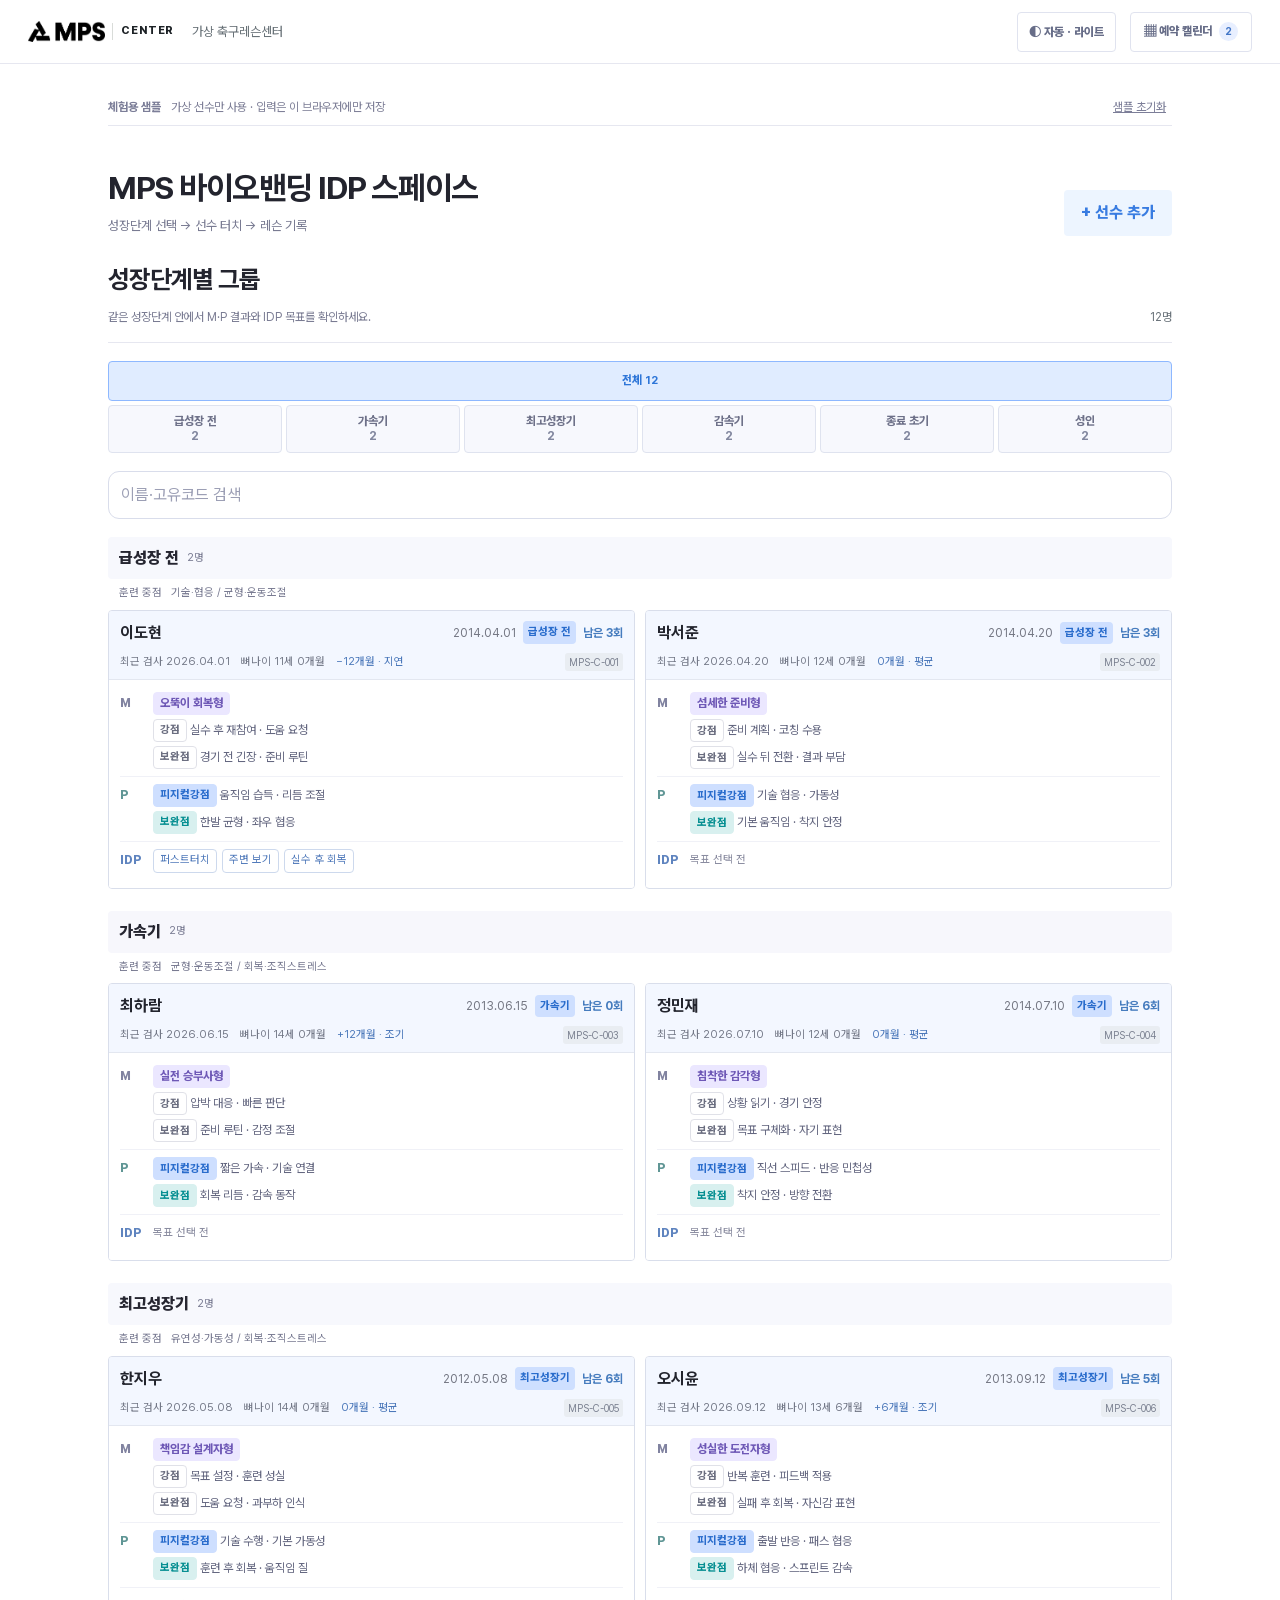
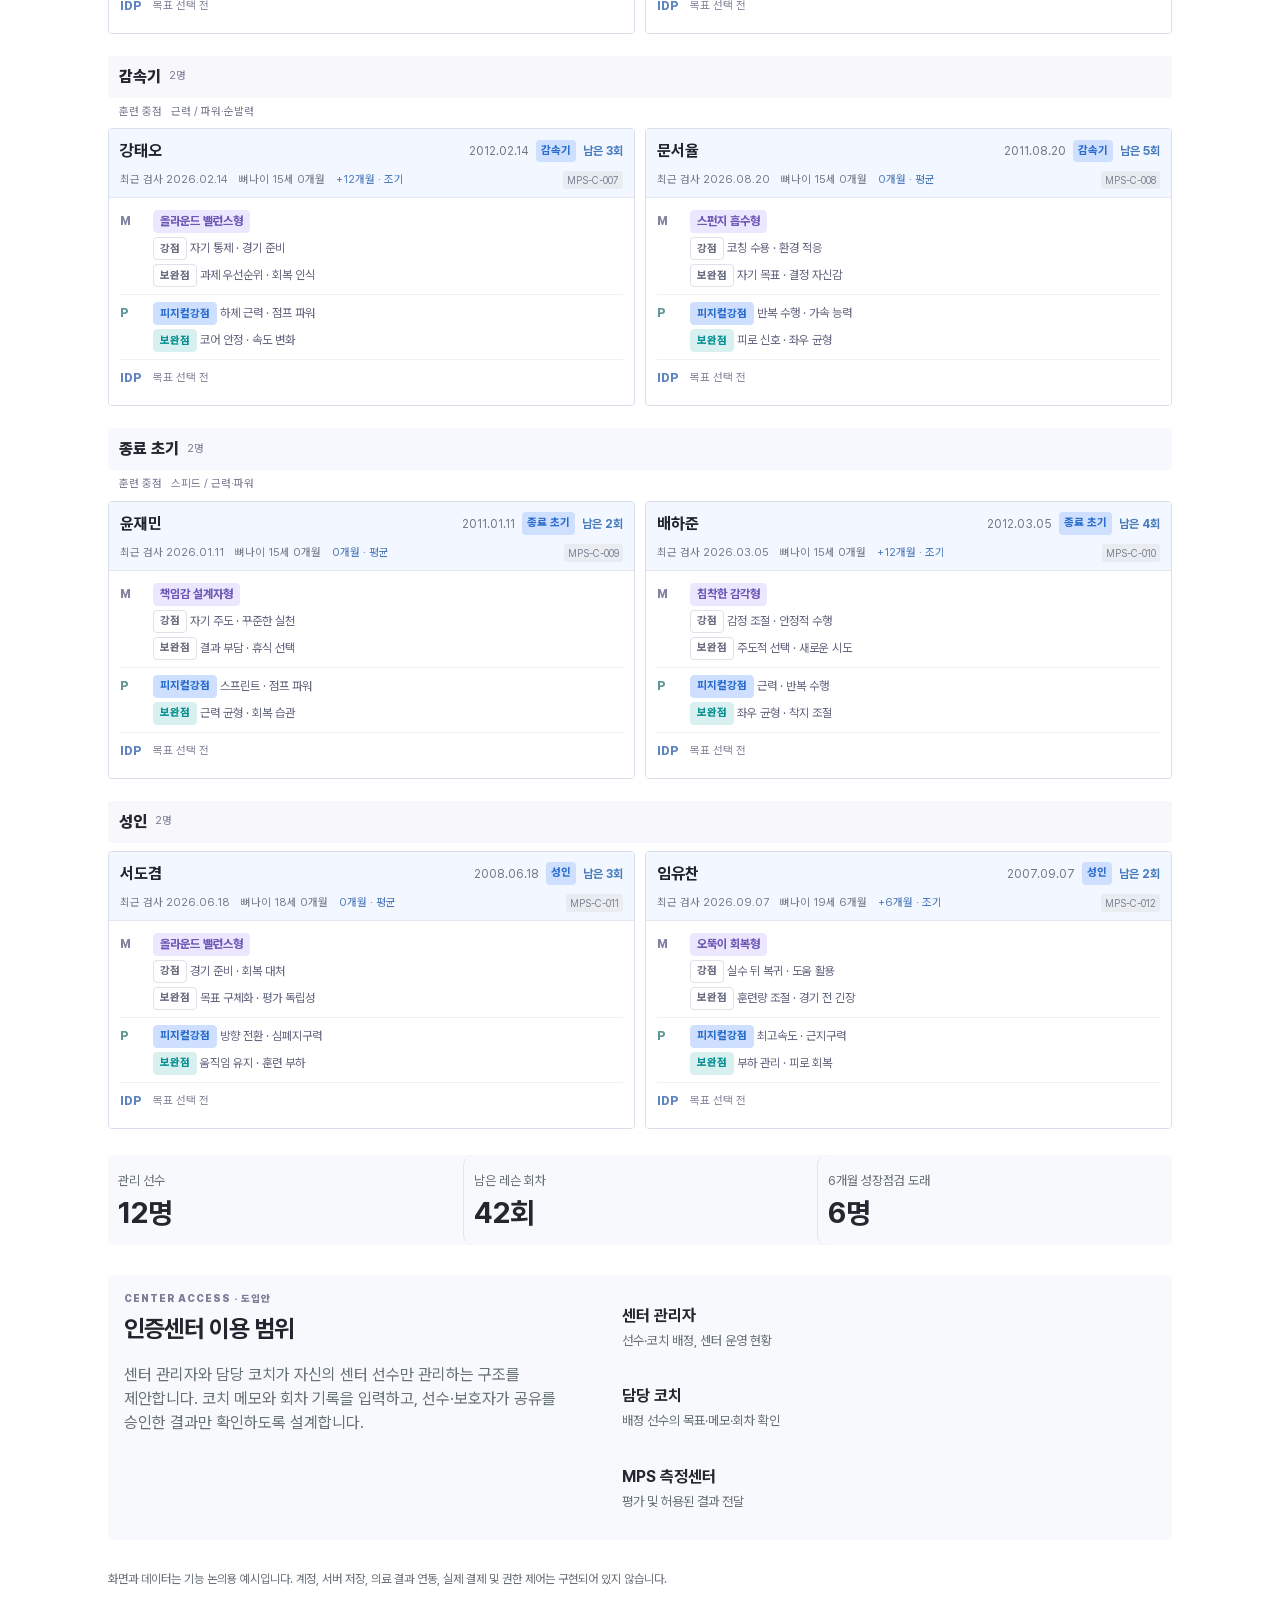
==== commit 7ddea924: "Apply MPS PRO styling to centers2 dark mode" ====
--- a/index-light.html
+++ b/index-light.html
@@ -1,6 +1,6 @@
 <!doctype html>
 <html lang="ko" data-initial-theme="light">
-<head><meta charset="utf-8"><meta name="viewport" content="width=device-width, initial-scale=1, viewport-fit=cover"><meta name="description" content="MPS 레슨센터 지도자용 선수관리 대시보드 샘플"><title>MPS Center | 선수관리 샘플 · 라이트</title><link rel="stylesheet" href="style.css"></head>
+<head><meta charset="utf-8"><meta name="viewport" content="width=device-width, initial-scale=1, viewport-fit=cover"><meta name="description" content="MPS 레슨센터 지도자용 선수관리 대시보드 샘플"><title>MPS Center | 선수관리 샘플 · 라이트</title><link rel="stylesheet" href="style.css"><link rel="stylesheet" href="dark-pro.css"></head>
 <body>
   <header class="topbar"><div class="brand"><img src="logo.png" alt="MPS"><span>CENTER</span></div><span class="center-name">가상 축구레슨센터</span><div class="header-actions"><button id="theme-toggle" class="theme-toggle" type="button" aria-label="라이트 모드로 변경" aria-pressed="false">☼ <span>라이트</span></button><button id="calendar-open" class="calendar-trigger" type="button" aria-haspopup="dialog">▦ <span class="calendar-label">예약<span class="calendar-label-extra"> 캘린더</span></span> <b id="upcoming-count">0</b></button></div></header>
   <main class="shell">
--- a/style.css
+++ b/style.css
@@ -706,3 +706,168 @@
 }
 @media(max-width:359px){.brand span{display:none}.heading h1{font-size:22px}.compact-top{gap:3px}.compact-dob{font-size:9px}.compact-stage{font-size:9px}.compact-top strong{font-size:13px}.player-tabs button{font-size:15px}}
 @media(max-width:700px){.stage-chip:not(.all) span{overflow-wrap:anywhere;word-break:keep-all;flex:0 1 auto}.detail-head>div>p:last-child{font-size:12px;line-height:1.5}}
+/* Latest light reference: neutral EMR surfaces, lavender rules, soft blue actions. */
+.stage-chip:not(.all){flex-direction:column;gap:2px;height:48px;min-height:48px;padding:3px 2px}
+.stage-chip:not(.all) span{flex:none;line-height:1.08}
+.stage-chip:not(.all) b{display:block;margin:0;font-size:12px;line-height:1.1}
+.stage-group-head{border-left:0;padding-left:0}
+.stage-players>.player-card-button{border:0;border-bottom:1px solid #64646c}
+:root[data-theme="light"]{--ink:#262631;--muted:#7f8098;--line:#dcddea;--report-navy:#2c2c39;--ui-blue:#4b86ee;--ui-blue-soft:#e9f1ff;--ui-lavender:#f7f7fc}
+:root[data-theme="light"] body,:root[data-theme="light"] .shell,:root[data-theme="light"] .topbar{color:#262631;background:#fff}
+:root[data-theme="light"] .heading h1,:root[data-theme="light"] .panel h2,:root[data-theme="light"] .detail-head h2,:root[data-theme="light"] .stage-group-head h3,:root[data-theme="light"] .section-label,:root[data-theme="light"] .idp-top h3,:root[data-theme="light"] .compact-top strong,:root[data-theme="light"] .stats strong{color:#262631}
+:root[data-theme="light"] .heading p:last-child,:root[data-theme="light"] .roster-intro,:root[data-theme="light"] .compact-dob,:root[data-theme="light"] .compact-measure,:root[data-theme="light"] .stage-group-head>span,:root[data-theme="light"] .stage-physical-focus,:root[data-theme="light"] .stage-physical-focus span{color:#797b92}
+:root[data-theme="light"] .demo,:root[data-theme="light"] .topbar,:root[data-theme="light"] .roster .panel-head{border-color:#e6e7f0}
+:root[data-theme="light"] .demo b,:root[data-theme="light"] .demo button,:root[data-theme="light"] .eyebrow,:root[data-theme="light"] .player-modal-head{color:#7c7e98}
+:root[data-theme="light"] .stage-group,:root[data-theme="light"] .stage-group:nth-child(even){background:#fff;padding:0;border-radius:0}
+:root[data-theme="light"] .stage-group-head,:root[data-theme="light"] .stage-group:nth-child(even) .stage-group-head{border:0;background:#f7f7fc;padding:9px 11px;border-radius:4px}
+:root[data-theme="light"] .stage-physical-focus{padding:6px 11px 0;margin-bottom:0}
+:root[data-theme="light"] .stage-players{padding:0 10px;border:0}
+:root[data-theme="light"] .stage-players>.player-card-button,:root[data-theme="light"] .stage-players>.player-card-button.selected{background:#fff;border:0;border-bottom:1px solid #d4d7e5;border-radius:0;box-shadow:none;padding:15px 0 17px}
+:root[data-theme="light"] .stage-players>.player-card-button:hover{background:#fafaff}
+:root[data-theme="light"] .compact-top{border:0}
+:root[data-theme="light"] .compact-stage{background:#efeff8;color:#686a85}
+:root[data-theme="light"] .compact-remaining,:root[data-theme="light"] .compact-measure span:nth-child(3){color:#4b78ba}
+:root[data-theme="light"] .compact-result.mental,:root[data-theme="light"] .compact-result.physical,:root[data-theme="light"] .compact-result.idp{color:#646780}
+:root[data-theme="light"] .compact-result.mental .result-key,:root[data-theme="light"] .compact-result.physical .result-key{color:#8183a0}
+:root[data-theme="light"] .idp-card-tag{border-color:#dfe1ed;background:#f5f6fc;color:#666b8a}
+:root[data-theme="light"] .idp-unset{color:#8a8ca0}
+:root[data-theme="light"] .stage-chip{background:#f8f9fd;border-color:#e0e2ee;color:#626780}
+:root[data-theme="light"] .stage-chip b{color:#82879f}
+:root[data-theme="light"] .stage-chip.active{background:#e7efff;border-color:#a8c5fa;color:#3979d8}
+:root[data-theme="light"] .stage-chip.active b{color:#3979d8}
+:root[data-theme="light"] .search-label input,:root[data-theme="light"] dialog input,:root[data-theme="light"] dialog select,:root[data-theme="light"] dialog textarea{background:#fff;border-color:#d9ddeb;color:#343746;outline-color:#91b8ff}
+:root[data-theme="light"] .search-label input::placeholder,:root[data-theme="light"] textarea::placeholder{color:#9c9fb5}
+:root[data-theme="light"] .button.primary,:root[data-theme="light"] .focus-optional summary .focus-select-action{background:#4b86ee;border-color:#4b86ee;color:#fff;-webkit-text-fill-color:#fff}
+:root[data-theme="light"] .button.soft{background:#eff4ff;color:#4276c7}
+:root[data-theme="light"] .theme-toggle,:root[data-theme="light"] .calendar-trigger{border-color:#e0e3ef;color:#676d88;background:#fff}
+:root[data-theme="light"] .calendar-trigger b{background:#e8efff;color:#4276c7}
+:root[data-theme="light"] .stats,:root[data-theme="light"] .shell .access.panel{background:#f8f9fd}
+:root[data-theme="light"] .stats article+article{border-color:#e2e4ef}
+:root[data-theme="light"] .access-cards div{border:0;background:none}
+:root[data-theme="light"] .player-tabs button{background:#f5f6fb;border-color:#e1e3ee;color:#85889f}
+:root[data-theme="light"] .player-tabs button.active{background:#eaf2ff;border-color:#b5cdf5;color:#356fc0;-webkit-text-fill-color:#356fc0}
+:root[data-theme="light"] .player-tabs button.active::after{display:none}
+:root[data-theme="light"] .optional summary::after{color:#81a7e4}
+:root[data-theme="light"] #player-detail-dialog .growth-panel,:root[data-theme="light"] .calendar-main{background:#f2f6fd}
+:root[data-theme="light"] .insight-strip,:root[data-theme="light"] .calendar-side{background:#f7f5fc}
+:root[data-theme="light"] .insight-strip.physical{background:#f4f7fc}
+:root[data-theme="light"] .growth-title span,:root[data-theme="light"] .insight-strip-head span,:root[data-theme="light"] .insight-strip.physical .insight-strip-head span{color:#80849e}
+:root[data-theme="light"] .growth-title strong,:root[data-theme="light"] .insight-strip-head strong{color:#343746}
+:root[data-theme="light"] .next-growth.due b,:root[data-theme="light"] .session-line strong,:root[data-theme="light"] .idp-history-link,:root[data-theme="light"] .idp-message,:root[data-theme="light"] .idp-progress b{color:#4276c7}
+:root[data-theme="light"] .idp-stage,:root[data-theme="light"] .idp-picked span{background:#eef1fa;color:#737b99}
+:root[data-theme="light"] .idp-choice.active,:root[data-theme="light"] .idp-categories button.active,:root[data-theme="light"] .focus-choice.active{background:#e9f1ff;border-color:#a8c5f6;color:#3e72bf;box-shadow:none}
+:root[data-theme="light"] .stage-guide,:root[data-theme="light"] .focus-panel,:root[data-theme="light"] .idp-generated{border-left:0;background:#f5f7fd}
+:root[data-theme="light"] .idp-generated small{color:#7c86a0}
+:root[data-theme="light"] .idp-mps-lines{border-left:0;padding-left:0}
+:root[data-theme="light"] .idp-mps-lines b{color:#7d84a2}
+:root[data-theme="light"] .idp-empty{background:#f6f8fe;border-color:#e0e4f0}
+:root[data-theme="light"] .day-grid button.selected{background:#e8f1ff;border-color:#9cbeef}
+:root[data-theme="light"] .booking-row button,:root[data-theme="light"] .google-event{color:#487bc3}
+:root[data-theme="light"] .lesson-check{border-left:0;background:#eef5ff;color:#4975b0}
+@media(max-width:700px){.stage-chip:not(.all){flex-direction:column;height:48px;min-height:48px;gap:2px}.stage-chip:not(.all) span{flex:none;font-size:11px;line-height:1.05}.stage-chip:not(.all) b{margin:0;font-size:11px;line-height:1.05}:root[data-theme="light"] .stage-players{padding:0 8px}}
+@media(max-width:359px){.stage-chip:not(.all){height:44px;min-height:44px;gap:1px}.stage-chip:not(.all) span{font-size:10px}}
+.player-card-button{border-radius:0!important}
+:root[data-theme="light"] .demo{color:#7f8098}
+:root[data-theme="light"] .stage-change,:root[data-theme="light"] .idp-trends small,:root[data-theme="light"] .idp-priority small{color:#7c86a0}
+:root[data-theme="light"] .detail-head{border-color:#e1e3ee}
+/* Individual player outlines, with quiet spacing and no accent rails. */
+.stage-players{gap:10px}
+.stage-players>.player-card-button,.stage-players>.player-card-button.selected{border:1px solid #52525e;border-radius:4px!important;padding:12px}
+:root[data-theme="light"] .stage-players{padding:8px 0 0;gap:10px}
+:root[data-theme="light"] .stage-players>.player-card-button,:root[data-theme="light"] .stage-players>.player-card-button.selected{background:#fff;border:1px solid #d9dcea;border-radius:4px!important;padding:12px;box-shadow:none}
+:root[data-theme="light"] .stage-players>.player-card-button:hover{background:#fafaff;border-color:#b7c7e7}
+@media(max-width:700px){.stage-players>.player-card-button,:root[data-theme="light"] .stage-players>.player-card-button{padding:11px}.stage-players,:root[data-theme="light"] .stage-players{gap:9px}}
+/* Light mode contains no orange accents, including expanded and hover states. */
+:root[data-theme="light"]{--orange:#4b86ee;--lime:#e9f1ff;--warm:#f5f7fd}
+:root[data-theme="light"] .stage-guide,:root[data-theme="light"] .focus-panel{border-color:#dde2ef}
+:root[data-theme="light"] .stage-guide .eyebrow,:root[data-theme="light"] .focus-panel .eyebrow{color:#7f86a1}
+:root[data-theme="light"] .stage-guide p,:root[data-theme="light"] .focus-panel p{color:#646b81}
+:root[data-theme="light"] .stage-guide>div span,:root[data-theme="light"] .focus-choice{background:#fff;border-color:#dce1ee;color:#6c7590}
+:root[data-theme="light"] .focus-choice.active{background:#e9f1ff;border-color:#a8c5f6;color:#3e72bf;box-shadow:none}
+:root[data-theme="light"] .focus-panel>small{color:#8990a6}
+:root[data-theme="light"] .stage-compare>span,:root[data-theme="light"] .focus-optional summary span{color:#779bd0}
+:root[data-theme="light"] .badge{background:#eef2fb;color:#6d7e9f}
+:root[data-theme="light"] .text-danger{color:#a5566f}
+:root[data-theme="light"] .day-grid button small,:root[data-theme="light"] .weekdays span:first-child{color:#6689c0}
+:root[data-theme="light"] .day-grid button:hover,:root[data-theme="light"] .calendar-trigger:hover,:root[data-theme="light"] .player-tabs button:hover{border-color:#a8c5f6}
+:root[data-theme="light"] .tag.stage,:root[data-theme="light"] .tag.maturity,:root[data-theme="light"] .tag.sessions{background:#eef2fa;color:#6c7d9d}
+/* Clear information hierarchy: tinted identity, white records, quiet section headers. */
+.player-card-identity,.player-card-results{display:block}
+:root[data-theme="light"] .stage-players>.player-card-button,:root[data-theme="light"] .stage-players>.player-card-button.selected{padding:0;overflow:hidden;border-color:#d9deeb;background:#fff}
+:root[data-theme="light"] .player-card-identity{padding:10px 11px 8px;background:#f4f7fc;border-bottom:1px solid #e3e7f0}
+:root[data-theme="light"] .player-card-results{padding:5px 11px 8px;background:#fff}
+:root[data-theme="light"] .compact-top strong{font-size:15px;color:#242632}
+:root[data-theme="light"] .compact-measure{padding:6px 0 0;line-height:1.4;color:#747b91}
+:root[data-theme="light"] .compact-measure small{color:#8e95a8}
+:root[data-theme="light"] .compact-stage{background:#e5edff;color:#5077b4}
+:root[data-theme="light"] .compact-result{padding:5px 0;margin-top:0;color:#5b647c}
+:root[data-theme="light"] .compact-result+.compact-result{border-top:1px solid #f0f1f7}
+:root[data-theme="light"] .result-copy>strong{color:#45465d}
+:root[data-theme="light"] .compact-result .result-key{color:#7e7d9b;font-size:11px}
+:root[data-theme="light"] .compact-result.physical .result-key{color:#609695}
+:root[data-theme="light"] .compact-result.idp .result-key{color:#5f84bf}
+:root[data-theme="light"] .idp-card-tag{background:#edf3ff;border-color:#dae5fa;color:#617fab}
+:root[data-theme="light"] .player-modal-head{background:#f4f7fc;border-bottom:0;color:#7c879e}
+:root[data-theme="light"] #player-detail-dialog .detail-head{margin:-22px -22px 0;padding:17px 22px 16px;background:#f4f7fc;border-bottom:1px solid #e2e7f0}
+:root[data-theme="light"] #player-detail-dialog .detail-head h2{font-size:27px;color:#252735}
+:root[data-theme="light"] #player-detail-dialog .detail-head .eyebrow{color:#7e87a0}
+:root[data-theme="light"] #player-detail-dialog .detail-head .badge{background:#e7eefb;border:0;color:#5c78a3;border-radius:4px}
+:root[data-theme="light"] .player-tabs{padding:13px 0 3px;margin-top:0}
+:root[data-theme="light"] .assessment-section{padding-top:0;margin-top:18px;border-top:0}
+:root[data-theme="light"] .assessment-section>.section-label{margin:0 0 10px;padding:9px 10px;background:#f8f9fc;border-top:1px solid #e6e9f2;border-bottom:1px solid #e6e9f2;font-size:14px}
+:root[data-theme="light"] #player-detail-dialog .growth-panel{padding:0 11px 9px;background:#fff;border:1px solid #dde3ef;border-radius:4px}
+:root[data-theme="light"] .growth-title{padding:9px 11px;margin:0 -11px;background:#f2f6fd;border-bottom:1px solid #e4e9f2}
+:root[data-theme="light"] .growth-title span{color:#7f8ba0}
+:root[data-theme="light"] .growth-title strong{background:#e6efff;padding:3px 6px;border-radius:3px;color:#5478af;font-size:12px}
+:root[data-theme="light"] .growth-facts b{color:#41495e}
+:root[data-theme="light"] .compact-insights{background:none;border:0;gap:8px}
+:root[data-theme="light"] .insight-strip,:root[data-theme="light"] .insight-strip.physical{background:#fff;border:1px solid #e0e3ef;border-radius:4px;padding:0 10px 8px}
+:root[data-theme="light"] .insight-strip-head{margin:0 -10px;padding:8px 10px;background:#f6f3fc;border-bottom:1px solid #eeebf5}
+:root[data-theme="light"] .insight-strip.physical .insight-strip-head{background:#f0f8f8;border-bottom-color:#e6efef}
+:root[data-theme="light"] .insight-strip-head span{color:#817993}
+:root[data-theme="light"] .insight-strip.physical .insight-strip-head span{color:#789596}
+:root[data-theme="light"] .insight-strip-head strong{color:#47465e;font-size:13px}
+:root[data-theme="light"] .insight-inline,:root[data-theme="light"] .insight-recs{margin-top:6px;color:#626a80}
+:root[data-theme="light"] .additional-label{background:#f8f9fc;border:1px solid #e6e9f2;border-left:0;border-right:0;padding:9px 10px;margin-top:20px;font-size:14px}
+:root[data-theme="light"] .idp-top{background:#f6f7fc;border-bottom:1px solid #e3e6ef;padding:12px;margin:14px -0px 10px;border-radius:4px}
+:root[data-theme="light"] .calendar-side>h3{padding-bottom:10px;border-bottom:1px solid #e3e1ed}
+:root[data-theme="light"] .booking-row{border-color:#dde2ee;background:#fff}
+@media(max-width:700px){:root[data-theme="light"] .stage-players>.player-card-button,:root[data-theme="light"] .stage-players>.player-card-button.selected{padding:0}:root[data-theme="light"] #player-detail-dialog .detail-head{margin:-14px -12px 0;padding:16px 12px}:root[data-theme="light"] .player-card-identity{padding:9px 10px 7px}:root[data-theme="light"] .player-card-results{padding:4px 10px 7px}:root[data-theme="light"] .compact-top strong{font-size:14px}}
+/* Reference fidelity: readable charcoal records and distinct filled/outlined tags. */
+.reference-tag{display:inline-flex;align-items:center;justify-content:center;width:fit-content;min-height:23px;padding:3px 6px;border:1px solid #596177;border-radius:4px;font-size:11px;line-height:1.2;font-weight:750;vertical-align:middle}
+.card-observation{display:block;line-height:1.6}
+.result-copy .reference-tag{display:inline-flex}
+.result-copy{gap:4px}
+:root[data-theme="light"]{--ui-blue:#4d8fff;--muted:#85879e;--line:#d9dbea}
+:root[data-theme="light"] .heading h1,:root[data-theme="light"] .panel h2,:root[data-theme="light"] .detail-head h2,:root[data-theme="light"] .section-label{color:#23242e}
+:root[data-theme="light"] .player-card-identity{background:#f3f7ff}
+:root[data-theme="light"] .compact-top strong{color:#22242d;font-size:16px}
+:root[data-theme="light"] .compact-dob{color:#747783}
+:root[data-theme="light"] .compact-stage{background:#cedfff;color:#296ccc;border-radius:4px;padding:3px 5px;font-weight:750}
+:root[data-theme="light"] .compact-remaining{color:#467cbe}
+:root[data-theme="light"] .compact-measure{color:#737887}
+:root[data-theme="light"] .compact-measure small{background:#e9edf2;color:#7a8090;border-radius:3px;padding:2px 4px}
+:root[data-theme="light"] .compact-result{color:#41434f;font-size:12px;line-height:1.5;padding:7px 0}
+:root[data-theme="light"] .compact-result .result-key{font-size:12px;color:#8688a1;line-height:23px}
+:root[data-theme="light"] .tag-blue{background:#cedfff;border-color:#cedfff;color:#296ccc}
+:root[data-theme="light"] .tag-mint{background:#d8f0ef;border-color:#d8f0ef;color:#078f92}
+:root[data-theme="light"] .tag-lavender,:root[data-theme="light"] .result-copy>strong.tag-lavender{background:#ebe7ff;border-color:#ebe7ff;color:#6e58b6;font-size:12px}
+:root[data-theme="light"] .tag-outline{background:#fff;border-color:#e0e1e8;color:#6b6e80}
+:root[data-theme="light"] .idp-card-tag{min-height:24px;display:inline-flex;align-items:center;background:#fff;border:1px solid #cdd9ed;color:#527bbb;border-radius:4px;padding:3px 6px;font-size:11px}
+:root[data-theme="light"] .idp-card-tags{gap:5px}
+:root[data-theme="light"] .stage-chip{background:#f7f8fd;border-color:#dfe3ef;color:#6e7189}
+:root[data-theme="light"] .stage-chip.active{background:#e0ecff;border-color:#8eb8ff;color:#2d75d8}
+:root[data-theme="light"] .stage-chip.active b{color:#2d75d8}
+:root[data-theme="light"] .button.primary,:root[data-theme="light"] .focus-optional summary .focus-select-action{background:#4d8fff;border-color:#4d8fff;color:#fff;-webkit-text-fill-color:#fff}
+:root[data-theme="light"] .button.soft{background:#edf5ff;color:#397ce1}
+:root[data-theme="light"] .stage-group-head{background:#f7f8fd}
+:root[data-theme="light"] .player-tabs button{background:#f4f5fa;border-color:#e0e3ed;color:#85879e}
+:root[data-theme="light"] .player-tabs button.active{background:#eaf3ff;border-color:#a9cbff;color:#3478d7;-webkit-text-fill-color:#3478d7}
+:root[data-theme="light"] .growth-title strong{background:#cedfff;color:#296ccc}
+:root[data-theme="light"] .insight-strip-head strong{background:#ebe7ff;color:#6e58b6;padding:3px 6px;border-radius:4px}
+:root[data-theme="light"] .insight-strip.physical .insight-strip-head strong{background:#d8f0ef;color:#078f92}
+:root[data-theme="light"] .insight-inline p,:root[data-theme="light"] .insight-recs{color:#4e5363;font-size:12px;line-height:1.5}
+:root[data-theme="light"] #player-detail-dialog .detail-head{background:#f3f7ff}
+:root[data-theme="light"] #player-detail-dialog .detail-head .badge{background:#e9edf2;color:#666f7f}
+@media(max-width:700px){:root[data-theme="light"] .compact-top strong{font-size:14px}:root[data-theme="light"] .compact-stage{padding:3px;font-size:10px}:root[data-theme="light"] .compact-result{font-size:11px;padding:6px 0}:root[data-theme="light"] .tag-lavender,:root[data-theme="light"] .result-copy>strong.tag-lavender{font-size:11px}.reference-tag{font-size:10px;min-height:21px;padding:2px 5px}.result-copy{gap:3px}}
+@media(max-width:359px){:root[data-theme="light"] .compact-top strong{font-size:13px}:root[data-theme="light"] .compact-stage{font-size:9px;padding:2px 3px}}
--- a/dark-pro.css
+++ b/dark-pro.css
@@ -0,0 +1,128 @@
+/* MPS PRO dashboard skin. All rules apply only to centers2 dark mode. */
+:root[data-theme="dark"]{--orange:#00b3ed;--lime:#00b3ed;--warm:#263740;--pro-blue:#00b3ed;--pro-purple:#9b8cff;--pro-sand:#c7b38b;--pro-green:#81ce82}
+:root[data-theme="dark"] .shell{max-width:1440px;padding:28px 52px 48px;width:100%}
+:root[data-theme="dark"] .topbar{min-height:68px;padding:12px 52px;border-bottom:1px solid #303030}
+:root[data-theme="dark"] .brand span{font-size:21px;letter-spacing:-.05em;border:0;padding:0;font-weight:850}
+:root[data-theme="dark"] .brand img{width:65px}
+:root[data-theme="dark"] .center-name{font-size:12px}
+:root[data-theme="dark"] .heading{margin:36px 0 24px;align-items:center}
+:root[data-theme="dark"] .heading h1{font-size:42px;letter-spacing:-.045em;line-height:1.16}
+:root[data-theme="dark"] .heading .eyebrow{margin:0 0 8px;letter-spacing:.1em;font-size:11px}
+:root[data-theme="dark"] .heading p:last-child{font-size:13px;line-height:1.6}
+:root[data-theme="dark"] .demo{padding:4px 0 18px;gap:12px;font-size:11px}
+:root[data-theme="dark"] .demo b{border:1px solid #61587e;color:var(--pro-purple);padding:3px 6px;border-radius:4px;font-size:10px;letter-spacing:.06em}
+:root[data-theme="dark"] .demo button{font-size:11px}
+:root[data-theme="dark"] .stats{margin:0 0 32px;gap:14px;border:0;background:none}
+:root[data-theme="dark"] .stats article{padding:20px 22px;border:1px solid #404040;border-radius:14px;background:#2c2c2c;position:relative}
+:root[data-theme="dark"] .stats article+article{border-left:1px solid #404040}
+:root[data-theme="dark"] .stats article::before{content:'◈';display:grid;place-items:center;width:32px;height:32px;background:var(--pro-purple);color:white;border-radius:50%;margin-bottom:12px;font-size:19px}
+:root[data-theme="dark"] .stats article:nth-child(2)::before{content:'+';background:var(--pro-blue);font-size:24px}
+:root[data-theme="dark"] .stats article:nth-child(3)::before{content:'↗';background:var(--pro-sand)}
+:root[data-theme="dark"] .stats span{font-size:12px;font-weight:750}
+:root[data-theme="dark"] .stats strong{font-size:32px;line-height:1.2;margin-top:12px}
+:root[data-theme="dark"] .stats article:first-child span{color:var(--pro-purple)}
+:root[data-theme="dark"] .stats article:nth-child(2) span{color:var(--pro-blue)}
+:root[data-theme="dark"] .stats article:nth-child(3) span{color:var(--pro-sand)}
+:root[data-theme="dark"] .roster .panel-head{padding-bottom:14px}
+:root[data-theme="dark"] .roster .panel-head h2{font-size:23px}
+:root[data-theme="dark"] .stage-filters{margin-top:12px;gap:7px}
+:root[data-theme="dark"] .stage-chip{border-radius:4px;font-weight:750}
+:root[data-theme="dark"] .stage-chip.all{justify-content:flex-start;padding-left:14px}
+:root[data-theme="dark"] .stage-chip:not(.all){height:50px;min-height:50px;gap:4px}
+:root[data-theme="dark"] .stage-chip:not(.all) span{font-size:13px}
+:root[data-theme="dark"] .stage-chip:not(.all) b{font-size:12px}
+:root[data-theme="dark"] .search-label input{margin:18px 0 22px;border-radius:4px}
+:root[data-theme="dark"] .stage-group,:root[data-theme="dark"] .stage-group:nth-child(even){padding:18px;background:#2c2c2c;border:1px solid #383838;border-radius:14px}
+:root[data-theme="dark"] .stage-group-head{padding:0 0 5px;border:0}
+:root[data-theme="dark"] .stage-group-head h3{font-size:18px}
+:root[data-theme="dark"] .stage-physical-focus{padding:0;margin:0 0 13px;line-height:1.6;font-size:11px}
+:root[data-theme="dark"] .stage-players{padding:0;gap:12px}
+:root[data-theme="dark"] .stage-players>.player-card-button,:root[data-theme="dark"] .stage-players>.player-card-button.selected{padding:0;overflow:hidden;border:1px solid #4a4a4a;border-radius:4px!important;background:#303030;box-shadow:none}
+:root[data-theme="dark"] .player-card-identity{background:#383838;padding:11px 12px 8px;border-bottom:1px solid #444}
+:root[data-theme="dark"] .player-card-results{padding:5px 12px 9px}
+:root[data-theme="dark"] .compact-top strong{font-size:16px}
+:root[data-theme="dark"] .compact-measure{padding:6px 0 0;line-height:1.5}
+:root[data-theme="dark"] .compact-result{padding:6px 0!important}
+:root[data-theme="dark"] .compact-result+.compact-result{border-top:1px solid #ffffff08}
+:root[data-theme="dark"] .result-copy{gap:4px}
+:root[data-theme="dark"] .compact-result .result-key{line-height:23px}
+:root[data-theme="dark"] .compact-result.mental .result-key{color:var(--pro-purple)}
+:root[data-theme="dark"] .compact-result.physical .result-key{color:var(--pro-blue)}
+:root[data-theme="dark"] .compact-result.idp .result-key{color:var(--pro-green)}
+:root[data-theme="dark"]{--ink:#f6f6f6;--muted:#aaa;--line:#404040;--surface:#383838}
+:root[data-theme="dark"] body,:root[data-theme="dark"] .shell,:root[data-theme="dark"] .topbar{background:#191919;color:#f6f6f6}
+:root[data-theme="dark"] .eyebrow,:root[data-theme="dark"] .demo button,:root[data-theme="dark"] .demo{color:#aaa}
+:root[data-theme="dark"] .demo b{color:var(--pro-purple)}
+:root[data-theme="dark"] .button.primary,:root[data-theme="dark"] .focus-optional summary .focus-select-action{background:#00a2d6;color:white;border-color:#00a2d6}
+:root[data-theme="dark"] .button.soft{background:#383838;color:#fff;border:1px solid #4b4b4b}
+:root[data-theme="dark"] .stage-chip{background:#252525;color:#b9b9b9;border-color:#444}
+:root[data-theme="dark"] .stage-chip.active{background:#f6f6f6;border-color:#f6f6f6;color:#191919}
+:root[data-theme="dark"] .stage-chip.active b{color:#191919}
+:root[data-theme="dark"] .compact-stage,:root[data-theme="dark"] .tag.stage,:root[data-theme="dark"] .tag.maturity,:root[data-theme="dark"] .badge{background:#4a4336;color:#dfccaa}
+:root[data-theme="dark"] .compact-remaining,:root[data-theme="dark"] .compact-measure span:nth-child(3),:root[data-theme="dark"] .session-line strong,:root[data-theme="dark"] .next-growth.due b{color:var(--pro-sand)}
+:root[data-theme="dark"] .tag-lavender,:root[data-theme="dark"] .result-copy>strong.tag-lavender{background:#413a57;border-color:#413a57;color:#c2b6ff}
+:root[data-theme="dark"] .tag-blue{background:#244451;border-color:#244451;color:#7bd9f6}
+:root[data-theme="dark"] .tag-mint{background:#30483a;border-color:#30483a;color:#a2dfaf}
+:root[data-theme="dark"] .tag-outline{background:transparent;color:#bbb;border-color:#555}
+:root[data-theme="dark"] .idp-card-tag{background:#304037;border-color:#46614f;color:#a2dfaf}
+:root[data-theme="dark"] .player-card-button:hover,:root[data-theme="dark"] .stage-players>.player-card-button.selected{border-color:#00b3ed;background:#303030}
+:root[data-theme="dark"] .player-tabs button{background:#303030;color:#aaa;border-color:#494949}
+:root[data-theme="dark"] .player-tabs button.active{background:#f6f6f6;color:#191919;-webkit-text-fill-color:#191919;border-color:#f6f6f6}
+:root[data-theme="dark"] .player-tabs button.active::after{display:none}
+:root[data-theme="dark"] .growth-title span,:root[data-theme="dark"] .stage-guide .eyebrow,:root[data-theme="dark"] .focus-panel .eyebrow{color:var(--pro-sand)}
+:root[data-theme="dark"] .growth-title strong{background:#4a4336;color:#dfccaa}
+:root[data-theme="dark"] .focus-panel,:root[data-theme="dark"] .stage-guide{background:#303030;border-left:0;border-color:#444}
+:root[data-theme="dark"] .focus-choice.active,:root[data-theme="dark"] .idp-choice.active,:root[data-theme="dark"] .idp-categories button.active{background:#244451;border-color:#00b3ed;color:#a8e8fa;box-shadow:none}
+:root[data-theme="dark"] .weekdays span:first-child,:root[data-theme="dark"] .day-grid button small{color:#81ce82}
+:root[data-theme="dark"] .access-cards div{border-left:0;background:#2c2c2c}
+:root[data-theme="dark"] .theme-toggle,:root[data-theme="dark"] .calendar-trigger,:root[data-theme="dark"] button.button,:root[data-theme="dark"] .player-tabs button{border-radius:4px}
+@media(max-width:700px){:root[data-theme="dark"] .shell{width:100%;padding:20px 18px 36px}
+:root[data-theme="dark"] .topbar{padding:12px 18px;gap:8px}
+:root[data-theme="dark"] .brand span{font-size:17px}
+:root[data-theme="dark"] .brand img{width:53px}
+:root[data-theme="dark"] .header-actions{gap:6px}
+:root[data-theme="dark"] .heading{margin:28px 0 22px;display:block}
+:root[data-theme="dark"] .heading h1{font-size:29px;max-width:330px}
+:root[data-theme="dark"] .heading p:last-child{font-size:12px}
+:root[data-theme="dark"] .heading .button{margin-top:14px}
+:root[data-theme="dark"] .stats{gap:8px;margin-bottom:28px}
+:root[data-theme="dark"] .stats article{padding:14px 10px;border-radius:12px}
+:root[data-theme="dark"] .stats article::before{width:28px;height:28px;margin-bottom:10px;font-size:16px}
+:root[data-theme="dark"] .stats strong{font-size:26px;margin-top:10px}
+:root[data-theme="dark"] .stats span{font-size:10px;line-height:1.5;min-height:30px}
+:root[data-theme="dark"] .stage-group,:root[data-theme="dark"] .stage-group:nth-child(even){padding:12px;border-radius:12px}
+:root[data-theme="dark"] .stage-players{grid-template-columns:1fr;gap:10px}
+:root[data-theme="dark"] .stage-chip:not(.all) span{font-size:11px}
+:root[data-theme="dark"] .stage-chip:not(.all) b{font-size:12px}
+:root[data-theme="dark"] .player-card-identity{padding:10px}
+:root[data-theme="dark"] .player-card-results{padding:5px 10px 8px}
+:root[data-theme="dark"] .compact-top strong{font-size:14px}
+:root[data-theme="dark"] .compact-stage{font-size:10px;padding:3px}
+:root[data-theme="dark"] .compact-dob{font-size:10px}
+:root[data-theme="dark"] .compact-remaining{font-size:11px}
+:root[data-theme="dark"] .roster .panel-head h2{font-size:21px}
+:root[data-theme="dark"] .demo{flex-wrap:wrap}
+:root[data-theme="dark"] .demo span{font-size:10px}
+:root[data-theme="dark"] .compact-result{font-size:11px}
+:root[data-theme="dark"] .stage-physical-focus{font-size:10px}
+}
+@media(max-width:359px){:root[data-theme="dark"] .shell{padding-left:12px;padding-right:12px}
+:root[data-theme="dark"] .topbar{padding-left:12px;padding-right:12px}
+:root[data-theme="dark"] .stats{gap:6px}
+:root[data-theme="dark"] .stats strong{font-size:23px}
+:root[data-theme="dark"] .stage-group{padding:10px}
+:root[data-theme="dark"] .compact-top{gap:3px}
+}
+:root[data-theme="dark"] .player-modal-head,:root[data-theme="dark"] .optional summary::after,:root[data-theme="dark"] .stage-compare>span,:root[data-theme="dark"] .focus-optional summary span,:root[data-theme="dark"] .save-state{color:#81ce82}
+:root[data-theme="dark"] .insight-strip-head span{color:#9b8cff}
+:root[data-theme="dark"] .insight-strip.physical .insight-strip-head span{color:#00b3ed}
+:root[data-theme="dark"] .lesson-check{border-left:0;background:#304037;color:#a2dfaf}
+@media(max-width:700px){:root[data-theme="dark"] .stage-chip:not(.all) span{white-space:nowrap;font-size:10.5px;letter-spacing:-.055em}
+:root[data-theme="dark"] .stage-chip:not(.all){padding-left:1px;padding-right:1px}
+}
+
+:root[data-theme="dark"] .shell{display:flex;flex-direction:column}
+:root[data-theme="dark"] .shell>.main-grid{order:1;width:100%}
+:root[data-theme="dark"] .shell>.access{order:2;width:100%}
+:root[data-theme="dark"] .shell>footer{order:3}
+:root[data-theme="dark"] .heading>div::before{content:'MPS CERTIFIED LESSON CENTER';display:block;color:#aaa;font-size:11px;font-weight:800;letter-spacing:.1em;margin-bottom:8px}
